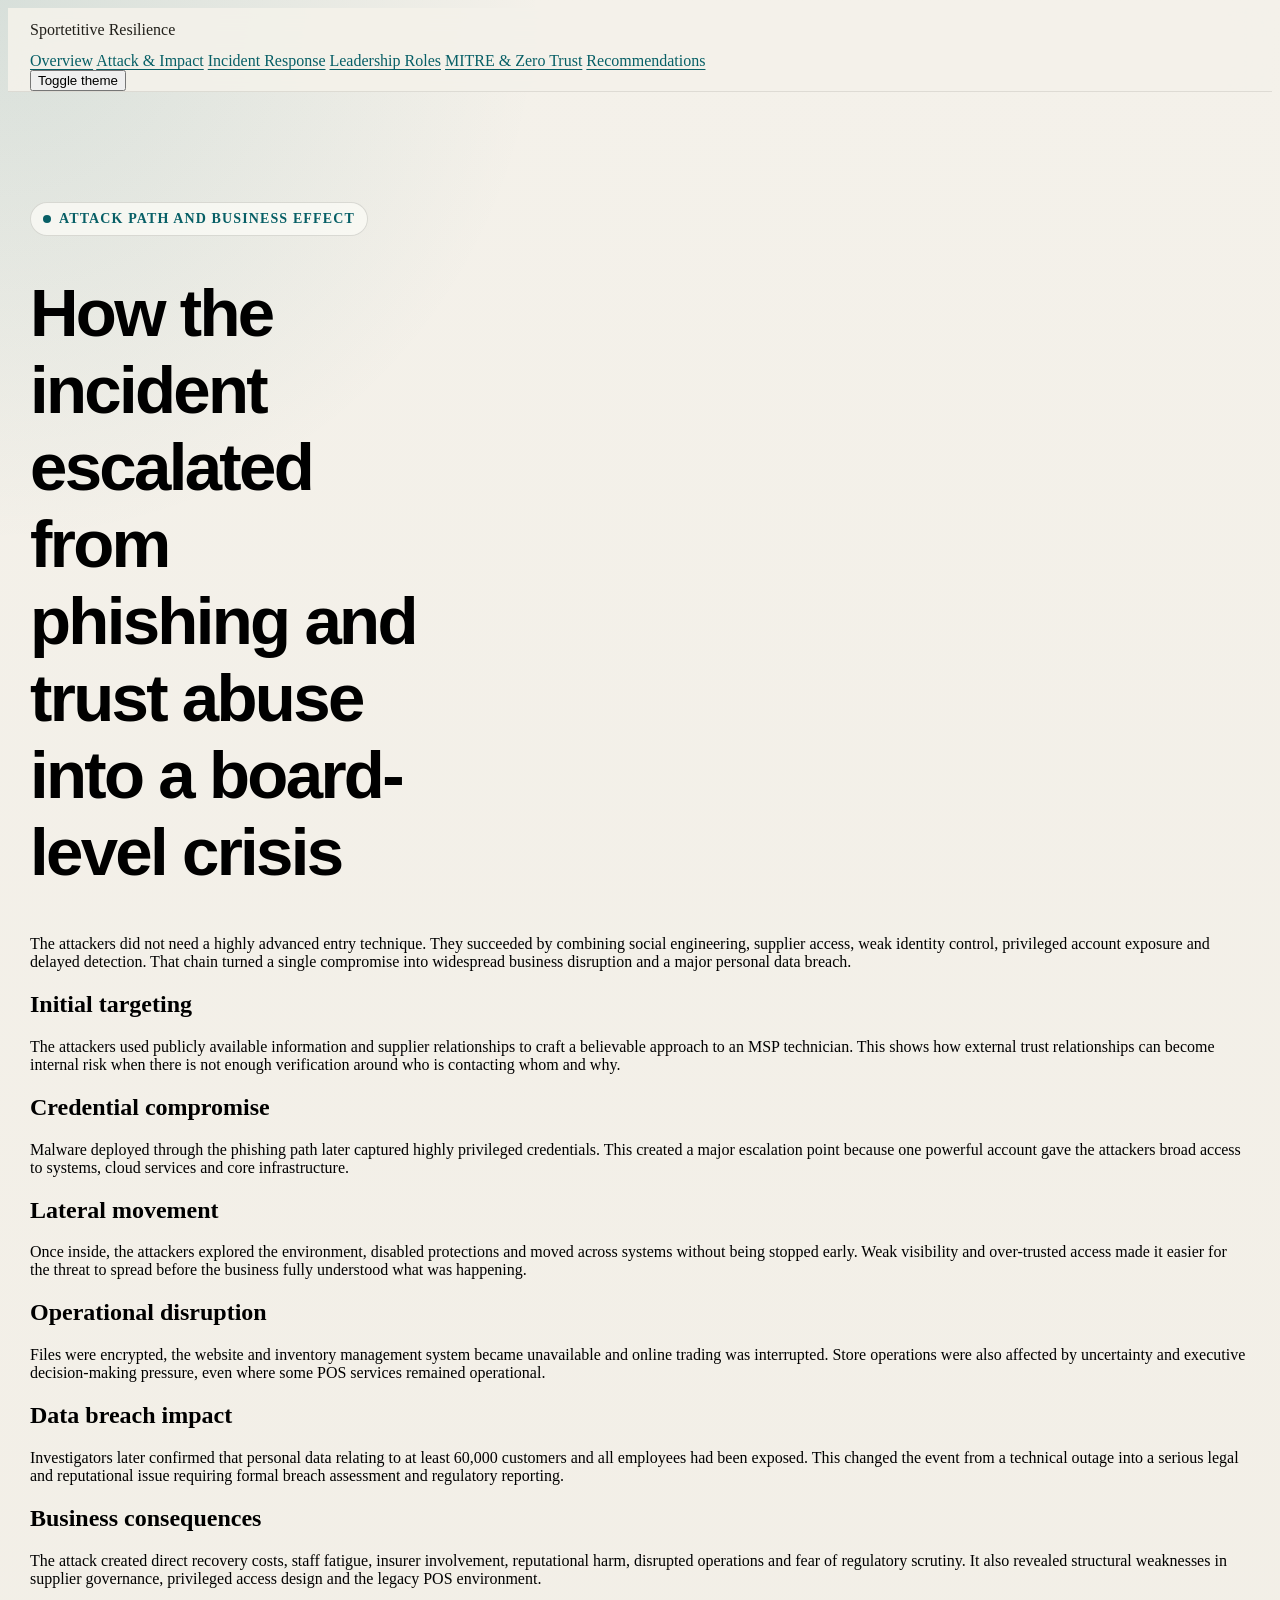
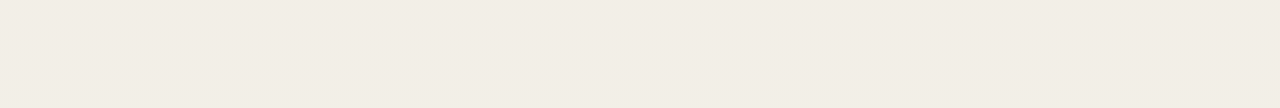
==== attack-impact.html @ c1ae0e42 "Replace CIO-focused site with board-level resilience website" ====
<!DOCTYPE html>
<html lang="en" data-theme="light">
<head>
  <meta charset="UTF-8" />
  <meta name="viewport" content="width=device-width, initial-scale=1.0" />
  <title>Attack and Impact</title>
  <link rel="stylesheet" href="style.css" />
</head>
<body>
  <header class="site-header">
    <div class="container nav-wrap">
      <div class="brand">Sportetitive Resilience</div>
      <nav>
        <a href="index.html">Overview</a>
        <a href="attack-impact.html" class="active">Attack &amp; Impact</a>
        <a href="incident-response.html">Incident Response</a>
        <a href="leadership-roles.html">Leadership Roles</a>
        <a href="frameworks.html">MITRE &amp; Zero Trust</a>
        <a href="recommendations.html">Recommendations</a>
      </nav>
      <button id="themeToggle" class="theme-btn">Toggle theme</button>
    </div>
  </header>

  <main class="section">
    <div class="container narrow">
      <p class="eyebrow">Attack path and business effect</p>
      <h1>How the incident escalated from phishing and trust abuse into a board-level crisis</h1>
      <p class="lead">The attackers did not need a highly advanced entry technique. They succeeded by combining social engineering, supplier access, weak identity control, privileged account exposure and delayed detection. That chain turned a single compromise into widespread business disruption and a major personal data breach.</p>

      <div class="framework-list">
        <div class="framework-item"><h2>Initial targeting</h2><p>The attackers used publicly available information and supplier relationships to craft a believable approach to an MSP technician. This shows how external trust relationships can become internal risk when there is not enough verification around who is contacting whom and why.</p></div>
        <div class="framework-item"><h2>Credential compromise</h2><p>Malware deployed through the phishing path later captured highly privileged credentials. This created a major escalation point because one powerful account gave the attackers broad access to systems, cloud services and core infrastructure.</p></div>
        <div class="framework-item"><h2>Lateral movement</h2><p>Once inside, the attackers explored the environment, disabled protections and moved across systems without being stopped early. Weak visibility and over-trusted access made it easier for the threat to spread before the business fully understood what was happening.</p></div>
        <div class="framework-item"><h2>Operational disruption</h2><p>Files were encrypted, the website and inventory management system became unavailable and online trading was interrupted. Store operations were also affected by uncertainty and executive decision-making pressure, even where some POS services remained operational.</p></div>
        <div class="framework-item"><h2>Data breach impact</h2><p>Investigators later confirmed that personal data relating to at least 60,000 customers and all employees had been exposed. This changed the event from a technical outage into a serious legal and reputational issue requiring formal breach assessment and regulatory reporting.</p></div>
        <div class="framework-item"><h2>Business consequences</h2><p>The attack created direct recovery costs, staff fatigue, insurer involvement, reputational harm, disrupted operations and fear of regulatory scrutiny. It also revealed structural weaknesses in supplier governance, privileged access design and the legacy POS environment.</p></div>
      </div>
    </div>
  </main>

  <script src="app.js"></script>
</body>
</html>
---- style.css ----
:root,
[data-theme='light'] {
  --text-xs: clamp(0.75rem, 0.7rem + 0.25vw, 0.875rem);
  --text-sm: clamp(0.875rem, 0.8rem + 0.35vw, 1rem);
  --text-base: clamp(1rem, 0.95rem + 0.25vw, 1.125rem);
  --text-lg: clamp(1.125rem, 1rem + 0.75vw, 1.5rem);
  --text-xl: clamp(1.5rem, 1.2rem + 1.25vw, 2.25rem);
  --text-2xl: clamp(2rem, 1.2rem + 2.5vw, 3.5rem);
  --text-3xl: clamp(2.5rem, 1rem + 4vw, 5rem);

  --space-1: 0.25rem;
  --space-2: 0.5rem;
  --space-3: 0.75rem;
  --space-4: 1rem;
  --space-5: 1.25rem;
  --space-6: 1.5rem;
  --space-8: 2rem;
  --space-10: 2.5rem;
  --space-12: 3rem;
  --space-16: 4rem;
  --space-20: 5rem;
  --space-24: 6rem;
  --space-32: 8rem;

  --color-bg: #f4f1ea;
  --color-surface: #fbfaf6;
  --color-surface-2: #f0ece3;
  --color-surface-offset: #e7e1d6;
  --color-text: #211f1a;
  --color-text-muted: #69645a;
  --color-text-faint: #9d978c;
  --color-text-inverse: #f8f5ee;
  --color-primary: #075f66;
  --color-primary-hover: #06474d;
  --color-primary-active: #073338;
  --color-primary-highlight: #d8e7e8;
  --color-warning: #a55225;
  --color-warning-highlight: #ead5c7;
  --color-error: #9c2f43;
  --color-error-highlight: #ecd2d7;
  --color-success: #426f2d;
  --color-success-highlight: #d7e3ce;
  --color-border: color-mix(in oklab, var(--color-text), transparent 86%);
  --color-divider: color-mix(in oklab, var(--color-text), transparent 90%);

  --radius-sm: 0.375rem;
  --radius-md: 0.5rem;
  --radius-lg: 0.75rem;
  --radius-xl: 1rem;
  --radius-2xl: 1.5rem;
  --radius-full: 9999px;
  --transition-interactive: 180ms cubic-bezier(0.16, 1, 0.3, 1);
  --shadow-sm: 0 1px 2px oklch(0.26 0.03 70 / 0.08);
  --shadow-md: 0 10px 28px oklch(0.26 0.03 70 / 0.1);
  --shadow-lg: 0 24px 60px oklch(0.26 0.03 70 / 0.14);
  --content-narrow: 680px;
  --content-default: 980px;
  --content-wide: 1220px;
  --font-display: 'Cabinet Grotesk', 'Aptos Display', sans-serif;
  --font-body: 'Satoshi', 'Aptos', sans-serif;
}

[data-theme='dark'] {
  --color-bg: #121615;
  --color-surface: #181d1c;
  --color-surface-2: #202725;
  --color-surface-offset: #26302d;
  --color-text: #ece7dc;
  --color-text-muted: #b4ada1;
  --color-text-faint: #7f786e;
  --color-text-inverse: #141715;
  --color-primary: #78c6c8;
  --color-primary-hover: #9ad8d9;
  --color-primary-active: #4faeb2;
  --color-primary-highlight: #203b3d;
  --color-warning: #e1a365;
  --color-warning-highlight: #49382a;
  --color-error: #df7a88;
  --color-error-highlight: #4a2d33;
  --color-success: #96c77c;
  --color-success-highlight: #2d3f2b;
  --color-border: color-mix(in oklab, var(--color-text), transparent 84%);
  --color-divider: color-mix(in oklab, var(--color-text), transparent 90%);
  --shadow-sm: 0 1px 2px oklch(0 0 0 / 0.26);
  --shadow-md: 0 10px 28px oklch(0 0 0 / 0.3);
  --shadow-lg: 0 24px 60px oklch(0 0 0 / 0.36);
}

body {
  background:
    radial-gradient(circle at top left, color-mix(in oklab, var(--color-primary), transparent 88%), transparent 34rem),
    linear-gradient(180deg, var(--color-bg), color-mix(in oklab, var(--color-bg), var(--color-surface-2) 45%));
}

a {
  color: var(--color-primary);
  text-decoration-thickness: 0.08em;
  text-underline-offset: 0.18em;
}

a:hover {
  color: var(--color-primary-hover);
}

.skip-link {
  position: absolute;
  left: var(--space-4);
  top: var(--space-4);
  z-index: 100;
  transform: translateY(-140%);
  border-radius: var(--radius-full);
  background: var(--color-primary);
  color: var(--color-text-inverse);
  padding: var(--space-3) var(--space-4);
  text-decoration: none;
}

.skip-link:focus {
  transform: translateY(0);
}

.site-header {
  position: sticky;
  top: 0;
  z-index: 50;
  border-bottom: 1px solid var(--color-divider);
  background: color-mix(in oklab, var(--color-bg), transparent 8%);
  backdrop-filter: blur(18px);
}

.header-inner,
.container {
  width: min(calc(100% - var(--space-8)), var(--content-wide));
  margin-inline: auto;
}

.header-inner {
  display: flex;
  align-items: center;
  justify-content: space-between;
  gap: var(--space-4);
  padding-block: var(--space-3);
}

.brand {
  display: inline-flex;
  align-items: center;
  gap: var(--space-3);
  color: var(--color-text);
  text-decoration: none;
  min-height: 44px;
}

.brand-mark {
  width: 2.25rem;
  height: 2.25rem;
  color: var(--color-primary);
}

.brand-name {
  display: grid;
  gap: 0.05rem;
}

.brand-name strong {
  font-family: var(--font-display);
  font-size: var(--text-sm);
  letter-spacing: 0.02em;
}

.brand-name span {
  color: var(--color-text-muted);
  font-size: var(--text-xs);
}

.nav {
  display: flex;
  align-items: center;
  gap: var(--space-1);
}

.nav a,
.theme-toggle {
  min-height: 44px;
  border-radius: var(--radius-full);
  color: var(--color-text-muted);
  font-size: var(--text-sm);
  font-weight: 600;
  text-decoration: none;
}

.nav a {
  display: inline-flex;
  align-items: center;
  padding-inline: var(--space-4);
}

.nav a:hover,
.nav a.active,
.theme-toggle:hover {
  background: var(--color-surface-2);
  color: var(--color-text);
}

.theme-toggle {
  display: inline-grid;
  place-items: center;
  width: 44px;
}

.hero {
  padding-block: clamp(var(--space-16), 10vw, var(--space-32)) var(--space-20);
}

.hero-grid {
  display: grid;
  grid-template-columns: minmax(0, 1.1fr) minmax(18rem, 0.9fr);
  gap: clamp(var(--space-8), 7vw, var(--space-20));
  align-items: center;
}

.eyebrow {
  display: inline-flex;
  align-items: center;
  gap: var(--space-2);
  width: fit-content;
  border: 1px solid var(--color-border);
  border-radius: var(--radius-full);
  background: color-mix(in oklab, var(--color-surface), transparent 20%);
  color: var(--color-primary);
  font-size: var(--text-xs);
  font-weight: 800;
  letter-spacing: 0.08em;
  text-transform: uppercase;
  padding: var(--space-2) var(--space-3);
}

.eyebrow::before {
  content: '';
  width: 0.5rem;
  height: 0.5rem;
  border-radius: var(--radius-full);
  background: currentColor;
}

h1 {
  margin-top: var(--space-6);
  font-family: var(--font-display);
  font-size: var(--text-3xl);
  font-weight: 750;
  letter-spacing: -0.04em;
  max-width: 11ch;
}

.hero-copy {
  margin-top: var(--space-6);
  color: var(--color-text-muted);
  font-size: var(--text-lg);
  max-width: 56ch;
}

.hero-actions {
  display: flex;
  flex-wrap: wrap;
  gap: var(--space-3);
  margin-top: var(--space-8);
}

.button {
  display: inline-flex;
  align-items: center;
  justify-content: center;
  min-height: 46px;
  border-radius: var(--radius-full);
  font-size: var(--text-sm);
  font-weight: 800;
  text-decoration: none;
  padding-inline: var(--space-5);
}

.button.primary {
  background: var(--color-primary);
  color: var(--color-text-inverse);
}

.button.primary:hover {
  background: var(--color-primary-hover);
  color: var(--color-text-inverse);
  transform: translateY(-1px);
}

.button.secondary {
  border: 1px solid var(--color-border);
  color: var(--color-text);
  background: color-mix(in oklab, var(--color-surface), transparent 20%);
}

.button.secondary:hover {
  background: var(--color-surface-2);
  color: var(--color-text);
}

.board-card {
  border: 1px solid var(--color-border);
  border-radius: var(--radius-2xl);
  background: color-mix(in oklab, var(--color-surface), transparent 8%);
  box-shadow: var(--shadow-lg);
  overflow: hidden;
}

.board-card-top {
  display: flex;
  align-items: center;
  justify-content: space-between;
  gap: var(--space-4);
  border-bottom: 1px solid var(--color-divider);
  padding: var(--space-5);
}

.board-card-top span {
  color: var(--color-text-muted);
  font-size: var(--text-xs);
  font-weight: 800;
  letter-spacing: 0.08em;
  text-transform: uppercase;
}

.risk-meter {
  display: grid;
  gap: var(--space-3);
  padding: var(--space-5);
}

.meter-row {
  display: grid;
  grid-template-columns: 7rem 1fr auto;
  align-items: center;
  gap: var(--space-3);
  font-size: var(--text-sm);
}

.bar {
  height: 0.55rem;
  border-radius: var(--radius-full);
  background: var(--color-surface-2);
  overflow: hidden;
}

.bar span {
  display: block;
  height: 100%;
  border-radius: inherit;
}

.bar.high span {
  width: 92%;
  background: var(--color-error);
}

.bar.medium span {
  width: 78%;
  background: var(--color-warning);
}

.bar.good span {
  width: 38%;
  background: var(--color-success);
}

.hero-stat-grid {
  display: grid;
  grid-template-columns: repeat(2, minmax(0, 1fr));
  border-top: 1px solid var(--color-divider);
}

.hero-stat {
  padding: var(--space-5);
  border-right: 1px solid var(--color-divider);
}

.hero-stat:nth-child(even) {
  border-right: none;
}

.hero-stat strong {
  display: block;
  font-family: var(--font-display);
  font-size: var(--text-xl);
  line-height: 1;
}

.hero-stat span {
  display: block;
  margin-top: var(--space-2);
  color: var(--color-text-muted);
  font-size: var(--text-xs);
}

.section {
  padding-block: clamp(var(--space-12), 8vw, var(--space-24));
}

.section.tight {
  padding-block: var(--space-12);
}

.section-header {
  display: grid;
  gap: var(--space-4);
  max-width: var(--content-default);
  margin-bottom: var(--space-10);
}

.section-header h2 {
  font-family: var(--font-display);
  font-size: var(--text-2xl);
  font-weight: 720;
  letter-spacing: -0.035em;
  max-width: 18ch;
}

.section-header p {
  color: var(--color-text-muted);
  font-size: var(--text-base);
}

.page-hero {
  padding-block: clamp(var(--space-12), 8vw, var(--space-24)) var(--space-16);
}

.page-hero .container {
  max-width: var(--content-default);
}

.page-hero h1 {
  max-width: 15ch;
}

.page-hero p {
  margin-top: var(--space-6);
  color: var(--color-text-muted);
  font-size: var(--text-lg);
  max-width: 62ch;
}

.summary-grid {
  display: grid;
  grid-template-columns: 1.1fr 0.9fr;
  gap: var(--space-6);
}

.panel {
  border: 1px solid var(--color-border);
  border-radius: var(--radius-xl);
  background: color-mix(in oklab, var(--color-surface), transparent 10%);
  box-shadow: var(--shadow-sm);
  padding: var(--space-6);
}

.panel h3 {
  font-size: var(--text-lg);
  margin-bottom: var(--space-4);
}

.panel p + p {
  margin-top: var(--space-4);
}

.tag-list {
  display: flex;
  flex-wrap: wrap;
  gap: var(--space-2);
}

.tag {
  border: 1px solid var(--color-border);
  border-radius: var(--radius-full);
  background: var(--color-surface-2);
  color: var(--color-text-muted);
  font-size: var(--text-xs);
  font-weight: 800;
  padding: var(--space-2) var(--space-3);
}

.page-card-grid {
  display: grid;
  grid-template-columns: repeat(3, minmax(0, 1fr));
  gap: var(--space-4);
}

.page-card {
  display: block;
  min-height: 100%;
  border: 1px solid var(--color-border);
  border-radius: var(--radius-xl);
  background: var(--color-surface);
  color: var(--color-text);
  box-shadow: var(--shadow-sm);
  padding: var(--space-6);
  text-decoration: none;
  transition:
    transform var(--transition-interactive),
    box-shadow var(--transition-interactive),
    border-color var(--transition-interactive);
}

.page-card:hover {
  border-color: color-mix(in oklab, var(--color-primary), var(--color-border) 55%);
  color: var(--color-text);
  box-shadow: var(--shadow-md);
  transform: translateY(-2px);
}

.page-card span,
.control-card span,
.cio-card span,
.mindmap-node span {
  display: inline-flex;
  margin-bottom: var(--space-4);
  border-radius: var(--radius-full);
  background: var(--color-primary-highlight);
  color: var(--color-primary);
  font-size: var(--text-xs);
  font-weight: 900;
  letter-spacing: 0.04em;
  text-transform: uppercase;
  padding: var(--space-2) var(--space-3);
}

.page-card h3,
.control-card h3,
.cio-card h3 {
  font-size: var(--text-lg);
}

.page-card p,
.control-card p,
.cio-card p,
.metric-card p {
  margin-top: var(--space-3);
  color: var(--color-text-muted);
  font-size: var(--text-sm);
}

.timeline {
  position: relative;
  display: grid;
  gap: var(--space-4);
}

.timeline::before {
  content: '';
  position: absolute;
  left: 0.78rem;
  top: var(--space-4);
  bottom: var(--space-4);
  width: 1px;
  background: var(--color-divider);
}

.timeline-item {
  position: relative;
  display: grid;
  grid-template-columns: 7.5rem 1fr;
  gap: var(--space-6);
  padding-left: var(--space-8);
}

.timeline-item::before {
  content: '';
  position: absolute;
  left: 0.36rem;
  top: 0.5rem;
  width: 0.85rem;
  height: 0.85rem;
  border: 3px solid var(--color-bg);
  border-radius: var(--radius-full);
  background: var(--color-primary);
}

.timeline-date {
  color: var(--color-text-muted);
  font-size: var(--text-xs);
  font-weight: 900;
  letter-spacing: 0.05em;
  text-transform: uppercase;
}

.timeline-content {
  border-bottom: 1px solid var(--color-divider);
  padding-bottom: var(--space-5);
}

.timeline-content h3 {
  font-size: var(--text-lg);
}

.timeline-content p {
  margin-top: var(--space-2);
  color: var(--color-text-muted);
}

.mindmap {
  position: relative;
  display: grid;
  grid-template-columns: repeat(3, minmax(0, 1fr));
  gap: var(--space-4);
}

.mindmap::before {
  content: '';
  position: absolute;
  inset: 15% 10%;
  z-index: -1;
  border: 1px solid var(--color-divider);
  border-radius: var(--radius-2xl);
}

.mindmap-node {
  border: 1px solid var(--color-border);
  border-radius: var(--radius-xl);
  background: color-mix(in oklab, var(--color-surface), transparent 4%);
  box-shadow: var(--shadow-sm);
  padding: var(--space-5);
}

.mindmap-center {
  grid-column: 2;
  grid-row: 1 / span 2;
  align-self: center;
  background: var(--color-primary);
  color: var(--color-text-inverse);
  box-shadow: var(--shadow-lg);
}

.mindmap-center span {
  background: color-mix(in oklab, var(--color-text-inverse), transparent 82%);
  color: var(--color-text-inverse);
}

.mindmap-node h3 {
  font-size: var(--text-lg);
}

.mindmap-node p {
  margin-top: var(--space-2);
  color: var(--color-text-muted);
  font-size: var(--text-sm);
}

.mindmap-center p {
  color: color-mix(in oklab, var(--color-text-inverse), transparent 18%);
}

.attack-map {
  display: grid;
  grid-template-columns: repeat(6, minmax(0, 1fr));
  gap: var(--space-3);
}

.attack-stage {
  position: relative;
  border: 1px solid var(--color-border);
  border-radius: var(--radius-xl);
  background: var(--color-surface);
  box-shadow: var(--shadow-sm);
  padding: var(--space-5);
}

.attack-stage:not(:last-child)::after {
  content: '';
  position: absolute;
  top: 2rem;
  right: calc(var(--space-3) * -1);
  width: var(--space-3);
  height: 1px;
  background: var(--color-primary);
}

.attack-stage strong {
  display: block;
  color: var(--color-primary);
  font-size: var(--text-xs);
  font-weight: 900;
  letter-spacing: 0.04em;
  text-transform: uppercase;
  margin-bottom: var(--space-3);
}

.attack-stage h3 {
  font-size: var(--text-lg);
}

.attack-stage p {
  margin-top: var(--space-3);
  color: var(--color-text-muted);
  font-size: var(--text-sm);
}

.attack-stage span {
  display: block;
  margin-top: var(--space-5);
  border-top: 1px solid var(--color-divider);
  color: var(--color-primary);
  font-size: var(--text-xs);
  font-weight: 800;
  padding-top: var(--space-4);
}

.flow-grid,
.strategy-grid,
.role-grid,
.control-grid,
.metric-grid {
  display: grid;
  grid-template-columns: repeat(3, minmax(0, 1fr));
  gap: var(--space-4);
}

.flow-card,
.strategy-card,
.role-card,
.control-card,
.metric-card {
  border: 1px solid var(--color-border);
  border-radius: var(--radius-xl);
  background: var(--color-surface);
  box-shadow: var(--shadow-sm);
  padding: var(--space-5);
}

.flow-card strong,
.strategy-card strong,
.role-card strong {
  display: block;
  font-size: var(--text-sm);
  letter-spacing: 0.03em;
  text-transform: uppercase;
  color: var(--color-primary);
  margin-bottom: var(--space-3);
}

.flow-card h3,
.strategy-card h3,
.role-card h3 {
  font-size: var(--text-lg);
  margin-bottom: var(--space-3);
}

.flow-card p,
.strategy-card p,
.role-card p {
  color: var(--color-text-muted);
  font-size: var(--text-sm);
}

.phase-map {
  display: grid;
  grid-template-columns: repeat(3, minmax(0, 1fr));
  gap: var(--space-4);
}

.phase-block {
  border: 1px solid var(--color-border);
  border-radius: var(--radius-2xl);
  background: var(--color-surface);
  box-shadow: var(--shadow-md);
  padding: var(--space-6);
}

.phase-block time {
  display: inline-flex;
  border-radius: var(--radius-full);
  background: var(--color-primary-highlight);
  color: var(--color-primary);
  font-size: var(--text-xs);
  font-weight: 900;
  padding: var(--space-2) var(--space-3);
}

.phase-block h3 {
  margin-top: var(--space-4);
  font-size: var(--text-xl);
}

.phase-block p {
  margin-top: var(--space-3);
  color: var(--color-text-muted);
}

.phase-block ul {
  display: grid;
  gap: var(--space-3);
  margin-top: var(--space-5);
  list-style: none;
}

.phase-block li {
  position: relative;
  padding-left: var(--space-5);
  color: var(--color-text-muted);
  font-size: var(--text-sm);
}

.phase-block li::before {
  content: '';
  position: absolute;
  left: 0;
  top: 0.55em;
  width: 0.45rem;
  height: 0.45rem;
  border-radius: var(--radius-full);
  background: var(--color-primary);
}

.cio-grid {
  display: grid;
  grid-template-columns: repeat(3, minmax(0, 1fr));
  gap: var(--space-4);
}

.cio-card {
  border: 1px solid var(--color-border);
  border-radius: var(--radius-xl);
  background: var(--color-surface);
  box-shadow: var(--shadow-sm);
  padding: var(--space-5);
}

.cio-card.featured {
  grid-column: span 2;
  background: var(--color-primary);
  color: var(--color-text-inverse);
}

.cio-card.featured span {
  background: color-mix(in oklab, var(--color-text-inverse), transparent 82%);
  color: var(--color-text-inverse);
}

.cio-card.featured p {
  color: color-mix(in oklab, var(--color-text-inverse), transparent 18%);
}

.metric-card strong {
  display: block;
  color: var(--color-primary);
  font-size: var(--text-lg);
}

.media-split {
  display: grid;
  grid-template-columns: minmax(0, 0.95fr) minmax(0, 1.05fr);
  gap: var(--space-8);
  align-items: center;
}

.media-frame {
  border: 1px solid var(--color-border);
  border-radius: var(--radius-2xl);
  background: var(--color-surface);
  box-shadow: var(--shadow-md);
  overflow: hidden;
}

.media-frame img {
  width: 100%;
  object-fit: cover;
}

.media-frame figcaption {
  max-width: none;
  border-top: 1px solid var(--color-divider);
  color: var(--color-text-muted);
  font-size: var(--text-xs);
  padding: var(--space-4);
}

.playbook {
  display: grid;
  grid-template-columns: 18rem 1fr;
  gap: var(--space-6);
  align-items: start;
}

.phase-list {
  position: sticky;
  top: var(--space-20);
  display: grid;
  gap: var(--space-2);
}

.phase-button {
  min-height: 44px;
  border: 1px solid var(--color-border);
  border-radius: var(--radius-full);
  background: var(--color-surface);
  color: var(--color-text-muted);
  font-size: var(--text-sm);
  font-weight: 800;
  padding-inline: var(--space-4);
  text-align: left;
}

.phase-button[aria-selected='true'],
.phase-button:hover {
  background: var(--color-primary);
  border-color: var(--color-primary);
  color: var(--color-text-inverse);
}

.phase-panel {
  display: none;
  border: 1px solid var(--color-border);
  border-radius: var(--radius-2xl);
  background: var(--color-surface);
  box-shadow: var(--shadow-md);
  padding: var(--space-8);
}

.phase-panel.active {
  display: block;
}

.phase-panel h3 {
  font-family: var(--font-display);
  font-size: var(--text-xl);
  margin-bottom: var(--space-4);
}

.phase-panel ul,
.check-list {
  display: grid;
  gap: var(--space-3);
  margin-top: var(--space-5);
  list-style: none;
}

.phase-panel li,
.check-list li {
  position: relative;
  padding-left: var(--space-6);
  color: var(--color-text-muted);
}

.phase-panel li::before,
.check-list li::before {
  content: '';
  position: absolute;
  left: 0;
  top: 0.58em;
  width: 0.5rem;
  height: 0.5rem;
  border-radius: var(--radius-full);
  background: var(--color-primary);
}

.roadmap {
  display: grid;
  grid-template-columns: repeat(3, minmax(0, 1fr));
  gap: var(--space-4);
}

.roadmap-card {
  border: 1px solid var(--color-border);
  border-radius: var(--radius-xl);
  background: var(--color-surface);
  padding: var(--space-5);
}

.roadmap-card time {
  display: inline-flex;
  border-radius: var(--radius-full);
  background: var(--color-primary-highlight);
  color: var(--color-primary);
  font-size: var(--text-xs);
  font-weight: 900;
  padding: var(--space-2) var(--space-3);
}

.roadmap-card h3 {
  margin-top: var(--space-4);
  font-size: var(--text-lg);
}

.roadmap-card p {
  margin-top: var(--space-3);
  color: var(--color-text-muted);
  font-size: var(--text-sm);
}

.callout {
  border-radius: var(--radius-2xl);
  background: var(--color-primary);
  color: var(--color-text-inverse);
  padding: clamp(var(--space-6), 5vw, var(--space-12));
}

.callout h2 {
  font-family: var(--font-display);
  font-size: var(--text-2xl);
  letter-spacing: -0.03em;
  max-width: 18ch;
}

.callout p {
  margin-top: var(--space-4);
  color: color-mix(in oklab, var(--color-text-inverse), transparent 18%);
}

.source-grid {
  display: grid;
  grid-template-columns: repeat(2, minmax(0, 1fr));
  gap: var(--space-4);
}

.source-card {
  border: 1px solid var(--color-border);
  border-radius: var(--radius-xl);
  background: var(--color-surface);
  padding: var(--space-5);
}

.source-card h3 {
  font-size: var(--text-lg);
  margin-bottom: var(--space-3);
}

.source-card p {
  color: var(--color-text-muted);
  font-size: var(--text-sm);
}

.site-footer {
  border-top: 1px solid var(--color-divider);
  padding-block: var(--space-10);
  color: var(--color-text-muted);
  font-size: var(--text-sm);
}

.footer-inner {
  display: flex;
  justify-content: space-between;
  gap: var(--space-4);
}

@media (max-width: 980px) {
  .hero-grid,
  .summary-grid,
  .media-split,
  .playbook {
    grid-template-columns: 1fr;
  }

  .flow-grid,
  .strategy-grid,
  .role-grid,
  .control-grid,
  .metric-grid,
  .mindmap,
  .attack-map,
  .phase-map,
  .cio-grid,
  .page-card-grid,
  .roadmap,
  .source-grid {
    grid-template-columns: repeat(2, minmax(0, 1fr));
  }

  .mindmap-center,
  .cio-card.featured {
    grid-column: auto;
    grid-row: auto;
  }

  .attack-stage:not(:last-child)::after {
    display: none;
  }

  .phase-list {
    position: static;
    grid-template-columns: repeat(2, minmax(0, 1fr));
  }
}

@media (max-width: 720px) {
  .header-inner,
  .container {
    width: min(calc(100% - var(--space-6)), var(--content-wide));
  }

  .header-inner {
    align-items: flex-start;
    flex-direction: column;
  }

  .nav {
    width: 100%;
    flex-wrap: wrap;
    overflow-x: visible;
    padding-bottom: var(--space-1);
  }

  .brand-name span {
    display: none;
  }

  h1 {
    max-width: 100%;
  }

  .hero-stat-grid,
  .flow-grid,
  .strategy-grid,
  .role-grid,
  .control-grid,
  .metric-grid,
  .mindmap,
  .attack-map,
  .phase-map,
  .cio-grid,
  .page-card-grid,
  .roadmap,
  .source-grid,
  .phase-list {
    grid-template-columns: 1fr;
  }

  .hero-stat {
    border-right: none;
    border-bottom: 1px solid var(--color-divider);
  }

  .hero-stat:last-child {
    border-bottom: none;
  }

  .meter-row {
    grid-template-columns: 1fr auto;
    gap: var(--space-2);
  }

  .meter-row .bar {
    grid-column: 1 / -1;
    grid-row: 2;
  }

  .timeline::before {
    left: 0.42rem;
  }

  .timeline-item {
    grid-template-columns: 1fr;
    gap: var(--space-2);
    padding-left: var(--space-6);
  }

  .timeline-item::before {
    left: 0;
  }

  .phase-panel {
    padding: var(--space-5);
  }

  .footer-inner {
    flex-direction: column;
  }
}
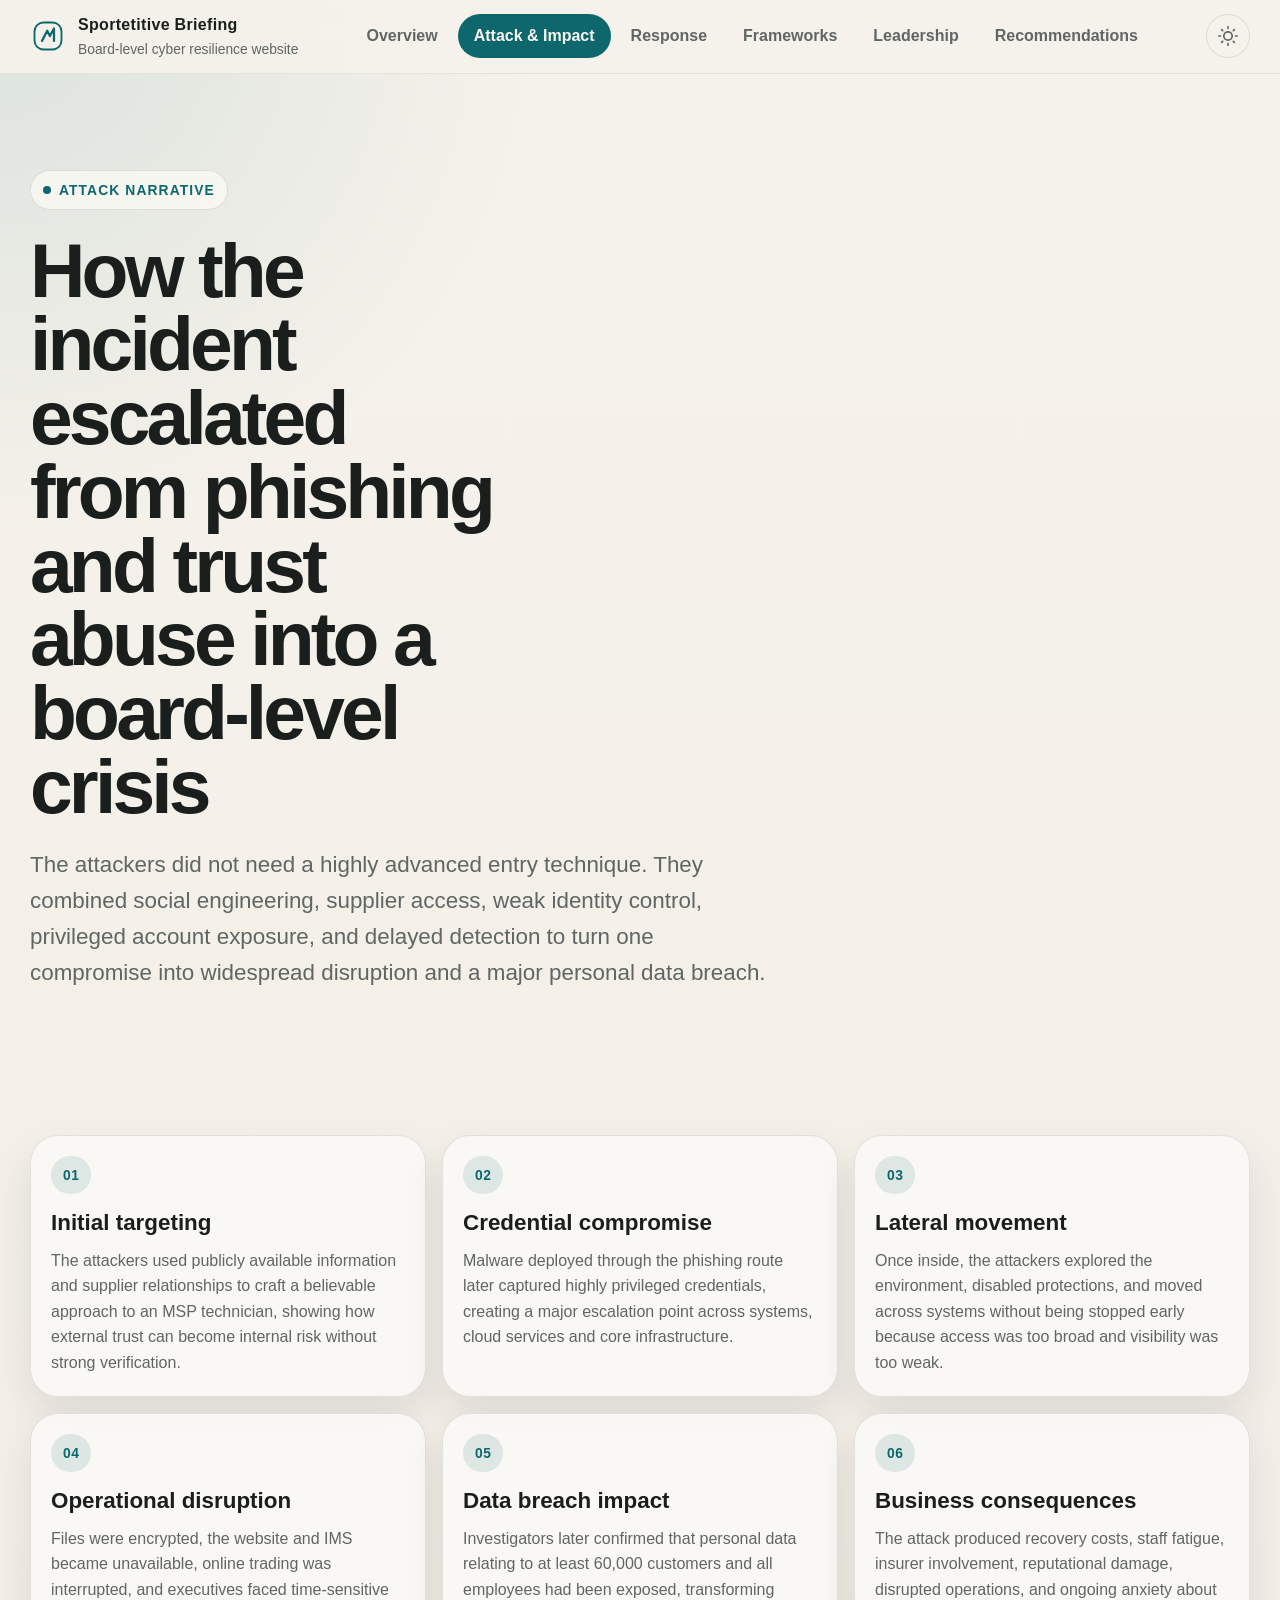
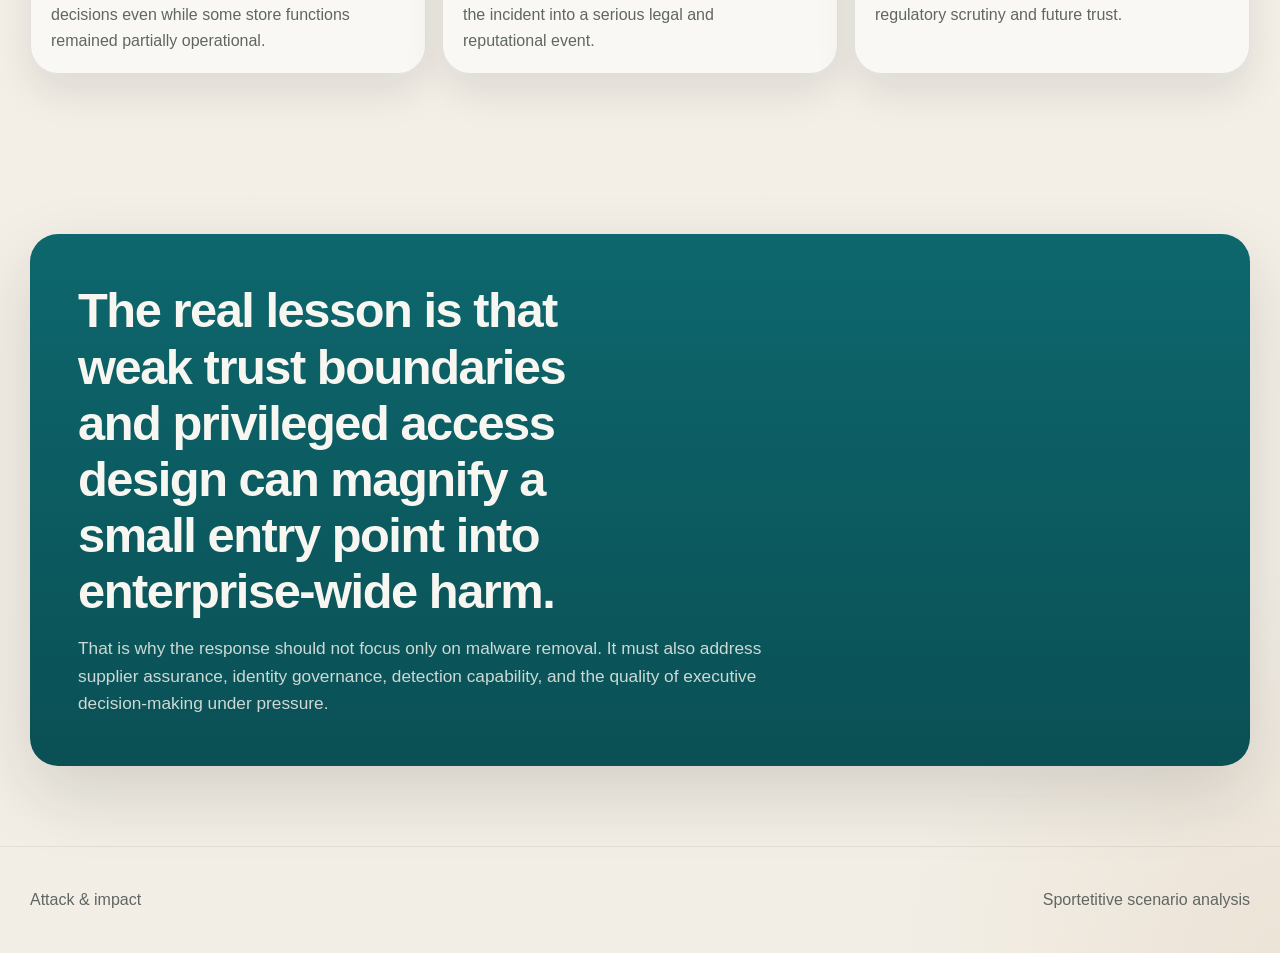
==== commit 23d76a93: "Fixing website-1 styling and theme script" ====
--- a/attack-impact.html
+++ b/attack-impact.html
@@ -1,44 +1,65 @@
 <!DOCTYPE html>
-<html lang="en" data-theme="light">
+<html lang="en">
 <head>
   <meta charset="UTF-8" />
   <meta name="viewport" content="width=device-width, initial-scale=1.0" />
-  <title>Attack and Impact</title>
-  <link rel="stylesheet" href="style.css" />
+  <title>Attack & Impact | Sportetitive</title>
+  <link rel="stylesheet" href="./base.css" />
+  <link rel="stylesheet" href="./style.css" />
+  <script defer src="./app.js"></script>
 </head>
 <body>
+  <a class="skip-link" href="#main">Skip to content</a>
   <header class="site-header">
-    <div class="container nav-wrap">
-      <div class="brand">Sportetitive Resilience</div>
-      <nav>
-        <a href="index.html">Overview</a>
-        <a href="attack-impact.html" class="active">Attack &amp; Impact</a>
-        <a href="incident-response.html">Incident Response</a>
-        <a href="leadership-roles.html">Leadership Roles</a>
-        <a href="frameworks.html">MITRE &amp; Zero Trust</a>
-        <a href="recommendations.html">Recommendations</a>
+    <div class="header-inner">
+      <a class="brand" href="./index.html">
+        <svg class="brand-mark" viewBox="0 0 48 48" fill="none" aria-hidden="true"><rect x="6" y="6" width="36" height="36" rx="12" stroke="currentColor" stroke-width="2.5"></rect><path d="M16 30.5 23 17l3.5 7 5.5-10 0 16.5" stroke="currentColor" stroke-width="3" stroke-linecap="round" stroke-linejoin="round"></path></svg>
+        <span class="brand-name"><strong>Sportetitive Briefing</strong><span>Board-level cyber resilience website</span></span>
+      </a>
+      <nav class="nav" aria-label="Primary">
+        <a href="./index.html">Overview</a>
+        <a href="./attack-impact.html">Attack &amp; Impact</a>
+        <a href="./incident-response.html">Response</a>
+        <a href="./frameworks.html">Frameworks</a>
+        <a href="./leadership-roles.html">Leadership</a>
+        <a href="./recommendations.html">Recommendations</a>
       </nav>
-      <button id="themeToggle" class="theme-btn">Toggle theme</button>
+      <button class="theme-toggle" type="button" data-theme-toggle aria-label="Switch theme"></button>
     </div>
   </header>
 
-  <main class="section">
-    <div class="container narrow">
-      <p class="eyebrow">Attack path and business effect</p>
-      <h1>How the incident escalated from phishing and trust abuse into a board-level crisis</h1>
-      <p class="lead">The attackers did not need a highly advanced entry technique. They succeeded by combining social engineering, supplier access, weak identity control, privileged account exposure and delayed detection. That chain turned a single compromise into widespread business disruption and a major personal data breach.</p>
+  <main id="main">
+    <section class="page-hero">
+      <div class="container">
+        <div class="eyebrow">Attack narrative</div>
+        <h1>How the incident escalated from phishing and trust abuse into a board-level crisis</h1>
+        <p>The attackers did not need a highly advanced entry technique. They combined social engineering, supplier access, weak identity control, privileged account exposure, and delayed detection to turn one compromise into widespread disruption and a major personal data breach.</p>
+      </div>
+    </section>
 
-      <div class="framework-list">
-        <div class="framework-item"><h2>Initial targeting</h2><p>The attackers used publicly available information and supplier relationships to craft a believable approach to an MSP technician. This shows how external trust relationships can become internal risk when there is not enough verification around who is contacting whom and why.</p></div>
-        <div class="framework-item"><h2>Credential compromise</h2><p>Malware deployed through the phishing path later captured highly privileged credentials. This created a major escalation point because one powerful account gave the attackers broad access to systems, cloud services and core infrastructure.</p></div>
-        <div class="framework-item"><h2>Lateral movement</h2><p>Once inside, the attackers explored the environment, disabled protections and moved across systems without being stopped early. Weak visibility and over-trusted access made it easier for the threat to spread before the business fully understood what was happening.</p></div>
-        <div class="framework-item"><h2>Operational disruption</h2><p>Files were encrypted, the website and inventory management system became unavailable and online trading was interrupted. Store operations were also affected by uncertainty and executive decision-making pressure, even where some POS services remained operational.</p></div>
-        <div class="framework-item"><h2>Data breach impact</h2><p>Investigators later confirmed that personal data relating to at least 60,000 customers and all employees had been exposed. This changed the event from a technical outage into a serious legal and reputational issue requiring formal breach assessment and regulatory reporting.</p></div>
-        <div class="framework-item"><h2>Business consequences</h2><p>The attack created direct recovery costs, staff fatigue, insurer involvement, reputational harm, disrupted operations and fear of regulatory scrutiny. It also revealed structural weaknesses in supplier governance, privileged access design and the legacy POS environment.</p></div>
+    <section class="section">
+      <div class="container">
+        <div class="impact-grid">
+          <article class="impact-card"><span>01</span><h3>Initial targeting</h3><p>The attackers used publicly available information and supplier relationships to craft a believable approach to an MSP technician, showing how external trust can become internal risk without strong verification.</p></article>
+          <article class="impact-card"><span>02</span><h3>Credential compromise</h3><p>Malware deployed through the phishing route later captured highly privileged credentials, creating a major escalation point across systems, cloud services and core infrastructure.</p></article>
+          <article class="impact-card"><span>03</span><h3>Lateral movement</h3><p>Once inside, the attackers explored the environment, disabled protections, and moved across systems without being stopped early because access was too broad and visibility was too weak.</p></article>
+          <article class="impact-card"><span>04</span><h3>Operational disruption</h3><p>Files were encrypted, the website and IMS became unavailable, online trading was interrupted, and executives faced time-sensitive decisions even while some store functions remained partially operational.</p></article>
+          <article class="impact-card"><span>05</span><h3>Data breach impact</h3><p>Investigators later confirmed that personal data relating to at least 60,000 customers and all employees had been exposed, transforming the incident into a serious legal and reputational event.</p></article>
+          <article class="impact-card"><span>06</span><h3>Business consequences</h3><p>The attack produced recovery costs, staff fatigue, insurer involvement, reputational damage, disrupted operations, and ongoing anxiety about regulatory scrutiny and future trust.</p></article>
+        </div>
       </div>
-    </div>
+    </section>
+
+    <section class="section">
+      <div class="container">
+        <div class="callout">
+          <h2>The real lesson is that weak trust boundaries and privileged access design can magnify a small entry point into enterprise-wide harm.</h2>
+          <p>That is why the response should not focus only on malware removal. It must also address supplier assurance, identity governance, detection capability, and the quality of executive decision-making under pressure.</p>
+        </div>
+      </div>
+    </section>
   </main>
 
-  <script src="app.js"></script>
+  <footer class="site-footer"><div class="container footer-inner"><span>Attack &amp; impact</span><span>Sportetitive scenario analysis</span></div></footer>
 </body>
 </html>
--- a/base.css
+++ b/base.css
@@ -0,0 +1,128 @@
+*,
+*::before,
+*::after {
+  box-sizing: border-box;
+  margin: 0;
+  padding: 0;
+}
+
+html {
+  -moz-text-size-adjust: none;
+  -webkit-text-size-adjust: none;
+  text-size-adjust: none;
+  -webkit-font-smoothing: antialiased;
+  -moz-osx-font-smoothing: grayscale;
+  text-rendering: optimizeLegibility;
+  scroll-behavior: smooth;
+  hanging-punctuation: first last;
+  scroll-padding-top: var(--space-20);
+}
+
+body {
+  min-height: 100dvh;
+  line-height: 1.6;
+  font-family: var(--font-body, sans-serif);
+  font-size: var(--text-base);
+  color: var(--color-text);
+  background-color: var(--color-bg);
+}
+
+img,
+picture,
+video,
+canvas,
+svg {
+  display: block;
+  max-width: 100%;
+  height: auto;
+}
+
+ul[role='list'],
+ol[role='list'] {
+  list-style: none;
+}
+
+input,
+button,
+textarea,
+select {
+  font: inherit;
+  color: inherit;
+}
+
+h1,
+h2,
+h3,
+h4,
+h5,
+h6 {
+  text-wrap: balance;
+  line-height: 1.15;
+}
+
+p,
+li,
+figcaption {
+  text-wrap: pretty;
+  max-width: 72ch;
+}
+
+::selection {
+  background: color-mix(in oklab, var(--color-primary), transparent 76%);
+  color: var(--color-text);
+}
+
+:focus-visible {
+  outline: 2px solid var(--color-primary);
+  outline-offset: 3px;
+  border-radius: var(--radius-sm);
+}
+
+@media (prefers-reduced-motion: reduce) {
+  *,
+  *::before,
+  *::after {
+    animation-duration: 0.01ms !important;
+    animation-iteration-count: 1 !important;
+    transition-duration: 0.01ms !important;
+    scroll-behavior: auto !important;
+  }
+}
+
+button {
+  cursor: pointer;
+  background: none;
+  border: none;
+}
+
+table {
+  border-collapse: collapse;
+  width: 100%;
+}
+
+a,
+button,
+[role='button'],
+[role='link'],
+input,
+textarea,
+select {
+  transition:
+    color var(--transition-interactive),
+    background var(--transition-interactive),
+    border-color var(--transition-interactive),
+    box-shadow var(--transition-interactive),
+    transform var(--transition-interactive);
+}
+
+.sr-only {
+  position: absolute;
+  width: 1px;
+  height: 1px;
+  padding: 0;
+  margin: -1px;
+  overflow: hidden;
+  clip: rect(0, 0, 0, 0);
+  white-space: nowrap;
+  border-width: 0;
+}
--- a/style.css
+++ b/style.css
@@ -1,12 +1,14 @@
+@import url('https://api.fontshare.com/v2/css?f[]=satoshi@400,500,700&f[]=cabinet-grotesk@500,700,800&display=swap');
+
 :root,
 [data-theme='light'] {
-  --text-xs: clamp(0.75rem, 0.7rem + 0.25vw, 0.875rem);
-  --text-sm: clamp(0.875rem, 0.8rem + 0.35vw, 1rem);
-  --text-base: clamp(1rem, 0.95rem + 0.25vw, 1.125rem);
-  --text-lg: clamp(1.125rem, 1rem + 0.75vw, 1.5rem);
-  --text-xl: clamp(1.5rem, 1.2rem + 1.25vw, 2.25rem);
-  --text-2xl: clamp(2rem, 1.2rem + 2.5vw, 3.5rem);
-  --text-3xl: clamp(2.5rem, 1rem + 4vw, 5rem);
+  --text-xs: clamp(0.75rem, 0.72rem + 0.18vw, 0.875rem);
+  --text-sm: clamp(0.9rem, 0.86rem + 0.2vw, 1rem);
+  --text-base: clamp(1rem, 0.97rem + 0.2vw, 1.08rem);
+  --text-lg: clamp(1.125rem, 1.02rem + 0.5vw, 1.4rem);
+  --text-xl: clamp(1.5rem, 1.2rem + 1vw, 2.15rem);
+  --text-2xl: clamp(2.15rem, 1.45rem + 2vw, 3.6rem);
+  --text-3xl: clamp(2.8rem, 1.6rem + 4vw, 5.5rem);
 
   --space-1: 0.25rem;
   --space-2: 0.5rem;
@@ -20,40 +22,38 @@
   --space-16: 4rem;
   --space-20: 5rem;
   --space-24: 6rem;
-  --space-32: 8rem;
-
-  --color-bg: #f4f1ea;
-  --color-surface: #fbfaf6;
-  --color-surface-2: #f0ece3;
-  --color-surface-offset: #e7e1d6;
-  --color-text: #211f1a;
-  --color-text-muted: #69645a;
-  --color-text-faint: #9d978c;
-  --color-text-inverse: #f8f5ee;
-  --color-primary: #075f66;
-  --color-primary-hover: #06474d;
-  --color-primary-active: #073338;
-  --color-primary-highlight: #d8e7e8;
-  --color-warning: #a55225;
-  --color-warning-highlight: #ead5c7;
-  --color-error: #9c2f43;
-  --color-error-highlight: #ecd2d7;
-  --color-success: #426f2d;
-  --color-success-highlight: #d7e3ce;
-  --color-border: color-mix(in oklab, var(--color-text), transparent 86%);
-  --color-divider: color-mix(in oklab, var(--color-text), transparent 90%);
-
-  --radius-sm: 0.375rem;
-  --radius-md: 0.5rem;
-  --radius-lg: 0.75rem;
-  --radius-xl: 1rem;
-  --radius-2xl: 1.5rem;
+
+  --color-bg: #f5f2eb;
+  --color-surface: rgba(251, 250, 246, 0.92);
+  --color-surface-2: #efe9de;
+  --color-surface-3: #e4ddd0;
+  --color-text: #1a1f1d;
+  --color-text-muted: #5f6663;
+  --color-text-faint: #8f958f;
+  --color-text-inverse: #f8f6f0;
+  --color-primary: #0d676d;
+  --color-primary-hover: #0a5055;
+  --color-primary-active: #07383b;
+  --color-primary-highlight: rgba(13, 103, 109, 0.12);
+  --color-warning: #ab6334;
+  --color-warning-highlight: rgba(171, 99, 52, 0.14);
+  --color-error: #a03d50;
+  --color-error-highlight: rgba(160, 61, 80, 0.12);
+  --color-success: #467137;
+  --color-success-highlight: rgba(70, 113, 55, 0.14);
+  --color-border: rgba(26, 31, 29, 0.11);
+  --color-divider: rgba(26, 31, 29, 0.07);
+
+  --radius-sm: 0.45rem;
+  --radius-md: 0.75rem;
+  --radius-lg: 1rem;
+  --radius-xl: 1.4rem;
+  --radius-2xl: 1.75rem;
   --radius-full: 9999px;
   --transition-interactive: 180ms cubic-bezier(0.16, 1, 0.3, 1);
-  --shadow-sm: 0 1px 2px oklch(0.26 0.03 70 / 0.08);
-  --shadow-md: 0 10px 28px oklch(0.26 0.03 70 / 0.1);
-  --shadow-lg: 0 24px 60px oklch(0.26 0.03 70 / 0.14);
-  --content-narrow: 680px;
+  --shadow-sm: 0 6px 18px rgba(28, 30, 28, 0.06);
+  --shadow-md: 0 18px 40px rgba(28, 30, 28, 0.10);
+  --shadow-lg: 0 28px 72px rgba(28, 30, 28, 0.14);
   --content-default: 980px;
   --content-wide: 1220px;
   --font-display: 'Cabinet Grotesk', 'Aptos Display', sans-serif;
@@ -61,45 +61,73 @@
 }
 
 [data-theme='dark'] {
-  --color-bg: #121615;
-  --color-surface: #181d1c;
-  --color-surface-2: #202725;
-  --color-surface-offset: #26302d;
+  --color-bg: #101413;
+  --color-surface: rgba(23, 28, 27, 0.92);
+  --color-surface-2: #1d2423;
+  --color-surface-3: #263130;
   --color-text: #ece7dc;
-  --color-text-muted: #b4ada1;
-  --color-text-faint: #7f786e;
-  --color-text-inverse: #141715;
-  --color-primary: #78c6c8;
-  --color-primary-hover: #9ad8d9;
-  --color-primary-active: #4faeb2;
-  --color-primary-highlight: #203b3d;
-  --color-warning: #e1a365;
-  --color-warning-highlight: #49382a;
-  --color-error: #df7a88;
-  --color-error-highlight: #4a2d33;
-  --color-success: #96c77c;
-  --color-success-highlight: #2d3f2b;
-  --color-border: color-mix(in oklab, var(--color-text), transparent 84%);
-  --color-divider: color-mix(in oklab, var(--color-text), transparent 90%);
-  --shadow-sm: 0 1px 2px oklch(0 0 0 / 0.26);
-  --shadow-md: 0 10px 28px oklch(0 0 0 / 0.3);
-  --shadow-lg: 0 24px 60px oklch(0 0 0 / 0.36);
+  --color-text-muted: #b3aba0;
+  --color-text-faint: #7d786e;
+  --color-text-inverse: #121514;
+  --color-primary: #79c6c8;
+  --color-primary-hover: #9adadd;
+  --color-primary-active: #58b0b4;
+  --color-primary-highlight: rgba(121, 198, 200, 0.14);
+  --color-warning: #dea16f;
+  --color-warning-highlight: rgba(222, 161, 111, 0.14);
+  --color-error: #df7d8e;
+  --color-error-highlight: rgba(223, 125, 142, 0.14);
+  --color-success: #95c67b;
+  --color-success-highlight: rgba(149, 198, 123, 0.14);
+  --color-border: rgba(236, 231, 220, 0.12);
+  --color-divider: rgba(236, 231, 220, 0.08);
+  --shadow-sm: 0 8px 20px rgba(0, 0, 0, 0.24);
+  --shadow-md: 0 20px 42px rgba(0, 0, 0, 0.28);
+  --shadow-lg: 0 30px 76px rgba(0, 0, 0, 0.36);
+}
+
+@media (prefers-color-scheme: dark) {
+  :root:not([data-theme]) {
+    --color-bg: #101413;
+    --color-surface: rgba(23, 28, 27, 0.92);
+    --color-surface-2: #1d2423;
+    --color-surface-3: #263130;
+    --color-text: #ece7dc;
+    --color-text-muted: #b3aba0;
+    --color-text-faint: #7d786e;
+    --color-text-inverse: #121514;
+    --color-primary: #79c6c8;
+    --color-primary-hover: #9adadd;
+    --color-primary-active: #58b0b4;
+    --color-primary-highlight: rgba(121, 198, 200, 0.14);
+    --color-warning: #dea16f;
+    --color-warning-highlight: rgba(222, 161, 111, 0.14);
+    --color-error: #df7d8e;
+    --color-error-highlight: rgba(223, 125, 142, 0.14);
+    --color-success: #95c67b;
+    --color-success-highlight: rgba(149, 198, 123, 0.14);
+    --color-border: rgba(236, 231, 220, 0.12);
+    --color-divider: rgba(236, 231, 220, 0.08);
+  }
 }
 
 body {
+  position: relative;
   background:
-    radial-gradient(circle at top left, color-mix(in oklab, var(--color-primary), transparent 88%), transparent 34rem),
-    linear-gradient(180deg, var(--color-bg), color-mix(in oklab, var(--color-bg), var(--color-surface-2) 45%));
-}
-
-a {
-  color: var(--color-primary);
-  text-decoration-thickness: 0.08em;
-  text-underline-offset: 0.18em;
-}
-
-a:hover {
-  color: var(--color-primary-hover);
+    radial-gradient(circle at top left, color-mix(in oklab, var(--color-primary), transparent 89%), transparent 34rem),
+    radial-gradient(circle at bottom right, color-mix(in oklab, var(--color-warning), transparent 92%), transparent 24rem),
+    linear-gradient(180deg, var(--color-bg), color-mix(in oklab, var(--color-bg), var(--color-surface-2) 44%));
+}
+
+body::before {
+  content: '';
+  position: fixed;
+  inset: 0;
+  pointer-events: none;
+  background-image: linear-gradient(rgba(255,255,255,0.03) 1px, transparent 1px), linear-gradient(90deg, rgba(255,255,255,0.03) 1px, transparent 1px);
+  background-size: 32px 32px;
+  mask-image: radial-gradient(circle at center, black 35%, transparent 80%);
+  opacity: 0.2;
 }
 
 .skip-link {
@@ -124,7 +152,7 @@
   top: 0;
   z-index: 50;
   border-bottom: 1px solid var(--color-divider);
-  background: color-mix(in oklab, var(--color-bg), transparent 8%);
+  background: color-mix(in oklab, var(--color-bg), transparent 10%);
   backdrop-filter: blur(18px);
 }
 
@@ -185,7 +213,7 @@
   border-radius: var(--radius-full);
   color: var(--color-text-muted);
   font-size: var(--text-sm);
-  font-weight: 600;
+  font-weight: 700;
   text-decoration: none;
 }
 
@@ -202,19 +230,27 @@
   color: var(--color-text);
 }
 
+.nav a.active {
+  background: var(--color-primary);
+  color: var(--color-text-inverse);
+}
+
 .theme-toggle {
   display: inline-grid;
   place-items: center;
   width: 44px;
-}
-
-.hero {
-  padding-block: clamp(var(--space-16), 10vw, var(--space-32)) var(--space-20);
+  border: 1px solid var(--color-border);
+  background: transparent;
+}
+
+.hero,
+.page-hero {
+  padding-block: clamp(var(--space-16), 9vw, var(--space-24)) var(--space-16);
 }
 
 .hero-grid {
   display: grid;
-  grid-template-columns: minmax(0, 1.1fr) minmax(18rem, 0.9fr);
+  grid-template-columns: minmax(0, 1.08fr) minmax(18rem, 0.92fr);
   gap: clamp(var(--space-8), 7vw, var(--space-20));
   align-items: center;
 }
@@ -226,7 +262,7 @@
   width: fit-content;
   border: 1px solid var(--color-border);
   border-radius: var(--radius-full);
-  background: color-mix(in oklab, var(--color-surface), transparent 20%);
+  background: color-mix(in oklab, var(--color-surface), transparent 18%);
   color: var(--color-primary);
   font-size: var(--text-xs);
   font-weight: 800;
@@ -247,16 +283,18 @@
   margin-top: var(--space-6);
   font-family: var(--font-display);
   font-size: var(--text-3xl);
-  font-weight: 750;
-  letter-spacing: -0.04em;
+  font-weight: 780;
+  letter-spacing: -0.05em;
+  line-height: 0.96;
   max-width: 11ch;
 }
 
+.page-hero p,
 .hero-copy {
   margin-top: var(--space-6);
   color: var(--color-text-muted);
   font-size: var(--text-lg);
-  max-width: 56ch;
+  max-width: 60ch;
 }
 
 .hero-actions {
@@ -270,7 +308,7 @@
   display: inline-flex;
   align-items: center;
   justify-content: center;
-  min-height: 46px;
+  min-height: 48px;
   border-radius: var(--radius-full);
   font-size: var(--text-sm);
   font-weight: 800;
@@ -281,30 +319,47 @@
 .button.primary {
   background: var(--color-primary);
   color: var(--color-text-inverse);
-}
-
-.button.primary:hover {
-  background: var(--color-primary-hover);
-  color: var(--color-text-inverse);
-  transform: translateY(-1px);
+  box-shadow: var(--shadow-sm);
 }
 
 .button.secondary {
   border: 1px solid var(--color-border);
   color: var(--color-text);
-  background: color-mix(in oklab, var(--color-surface), transparent 20%);
-}
-
-.button.secondary:hover {
-  background: var(--color-surface-2);
-  color: var(--color-text);
-}
-
-.board-card {
+  background: color-mix(in oklab, var(--color-surface), transparent 16%);
+}
+
+.button:hover {
+  transform: translateY(-1px);
+}
+
+.board-card,
+.panel,
+.page-card,
+.phase-card,
+.role-card,
+.recommendation-card,
+.framework-card,
+.impact-card {
   border: 1px solid var(--color-border);
   border-radius: var(--radius-2xl);
-  background: color-mix(in oklab, var(--color-surface), transparent 8%);
+  background: color-mix(in oklab, var(--color-surface), transparent 6%);
+  box-shadow: var(--shadow-md);
+  transition: transform var(--transition-interactive), box-shadow var(--transition-interactive), border-color var(--transition-interactive);
+}
+
+.board-card:hover,
+.panel:hover,
+.page-card:hover,
+.phase-card:hover,
+.role-card:hover,
+.recommendation-card:hover,
+.framework-card:hover,
+.impact-card:hover {
+  transform: translateY(-2px);
   box-shadow: var(--shadow-lg);
+}
+
+.board-card {
   overflow: hidden;
 }
 
@@ -352,20 +407,9 @@
   border-radius: inherit;
 }
 
-.bar.high span {
-  width: 92%;
-  background: var(--color-error);
-}
-
-.bar.medium span {
-  width: 78%;
-  background: var(--color-warning);
-}
-
-.bar.good span {
-  width: 38%;
-  background: var(--color-success);
-}
+.bar.high span { width: 92%; background: var(--color-error); }
+.bar.medium span { width: 78%; background: var(--color-warning); }
+.bar.good span { width: 38%; background: var(--color-success); }
 
 .hero-stat-grid {
   display: grid;
@@ -378,9 +422,7 @@
   border-right: 1px solid var(--color-divider);
 }
 
-.hero-stat:nth-child(even) {
-  border-right: none;
-}
+.hero-stat:nth-child(even) { border-right: none; }
 
 .hero-stat strong {
   display: block;
@@ -397,11 +439,7 @@
 }
 
 .section {
-  padding-block: clamp(var(--space-12), 8vw, var(--space-24));
-}
-
-.section.tight {
-  padding-block: var(--space-12);
+  padding-block: clamp(var(--space-12), 8vw, var(--space-20));
 }
 
 .section-header {
@@ -414,7 +452,7 @@
 .section-header h2 {
   font-family: var(--font-display);
   font-size: var(--text-2xl);
-  font-weight: 720;
+  font-weight: 740;
   letter-spacing: -0.035em;
   max-width: 18ch;
 }
@@ -424,97 +462,39 @@
   font-size: var(--text-base);
 }
 
-.page-hero {
-  padding-block: clamp(var(--space-12), 8vw, var(--space-24)) var(--space-16);
-}
-
-.page-hero .container {
-  max-width: var(--content-default);
-}
-
-.page-hero h1 {
-  max-width: 15ch;
-}
-
-.page-hero p {
-  margin-top: var(--space-6);
-  color: var(--color-text-muted);
-  font-size: var(--text-lg);
-  max-width: 62ch;
-}
-
-.summary-grid {
-  display: grid;
-  grid-template-columns: 1.1fr 0.9fr;
-  gap: var(--space-6);
-}
-
-.panel {
-  border: 1px solid var(--color-border);
-  border-radius: var(--radius-xl);
-  background: color-mix(in oklab, var(--color-surface), transparent 10%);
-  box-shadow: var(--shadow-sm);
-  padding: var(--space-6);
-}
-
-.panel h3 {
-  font-size: var(--text-lg);
-  margin-bottom: var(--space-4);
-}
-
-.panel p + p {
-  margin-top: var(--space-4);
-}
-
-.tag-list {
-  display: flex;
-  flex-wrap: wrap;
-  gap: var(--space-2);
-}
-
-.tag {
-  border: 1px solid var(--color-border);
-  border-radius: var(--radius-full);
-  background: var(--color-surface-2);
-  color: var(--color-text-muted);
-  font-size: var(--text-xs);
-  font-weight: 800;
-  padding: var(--space-2) var(--space-3);
-}
-
-.page-card-grid {
+.page-card-grid,
+.phase-grid,
+.role-grid,
+.recommendation-grid,
+.framework-grid,
+.impact-grid {
   display: grid;
   grid-template-columns: repeat(3, minmax(0, 1fr));
   gap: var(--space-4);
 }
 
+.page-card,
+.phase-card,
+.role-card,
+.recommendation-card,
+.framework-card,
+.impact-card,
+.panel {
+  padding: var(--space-5);
+}
+
 .page-card {
   display: block;
-  min-height: 100%;
-  border: 1px solid var(--color-border);
-  border-radius: var(--radius-xl);
-  background: var(--color-surface);
   color: var(--color-text);
-  box-shadow: var(--shadow-sm);
-  padding: var(--space-6);
   text-decoration: none;
-  transition:
-    transform var(--transition-interactive),
-    box-shadow var(--transition-interactive),
-    border-color var(--transition-interactive);
-}
-
-.page-card:hover {
-  border-color: color-mix(in oklab, var(--color-primary), var(--color-border) 55%);
-  color: var(--color-text);
-  box-shadow: var(--shadow-md);
-  transform: translateY(-2px);
 }
 
 .page-card span,
-.control-card span,
-.cio-card span,
-.mindmap-node span {
+.phase-card span,
+.role-card span,
+.recommendation-card span,
+.framework-card span,
+.impact-card span {
   display: inline-flex;
   margin-bottom: var(--space-4);
   border-radius: var(--radius-full);
@@ -528,423 +508,56 @@
 }
 
 .page-card h3,
-.control-card h3,
-.cio-card h3 {
+.phase-card h3,
+.role-card h3,
+.recommendation-card h3,
+.framework-card h3,
+.impact-card h3,
+.panel h3 {
   font-size: var(--text-lg);
 }
 
 .page-card p,
-.control-card p,
-.cio-card p,
-.metric-card p {
+.phase-card p,
+.role-card p,
+.recommendation-card p,
+.framework-card p,
+.impact-card p,
+.panel p,
+.content-block p {
   margin-top: var(--space-3);
   color: var(--color-text-muted);
   font-size: var(--text-sm);
 }
 
-.timeline {
-  position: relative;
-  display: grid;
-  gap: var(--space-4);
-}
-
-.timeline::before {
-  content: '';
-  position: absolute;
-  left: 0.78rem;
-  top: var(--space-4);
-  bottom: var(--space-4);
-  width: 1px;
-  background: var(--color-divider);
-}
-
-.timeline-item {
-  position: relative;
-  display: grid;
-  grid-template-columns: 7.5rem 1fr;
-  gap: var(--space-6);
-  padding-left: var(--space-8);
-}
-
-.timeline-item::before {
-  content: '';
-  position: absolute;
-  left: 0.36rem;
-  top: 0.5rem;
-  width: 0.85rem;
-  height: 0.85rem;
-  border: 3px solid var(--color-bg);
-  border-radius: var(--radius-full);
-  background: var(--color-primary);
-}
-
-.timeline-date {
-  color: var(--color-text-muted);
-  font-size: var(--text-xs);
-  font-weight: 900;
-  letter-spacing: 0.05em;
-  text-transform: uppercase;
-}
-
-.timeline-content {
-  border-bottom: 1px solid var(--color-divider);
-  padding-bottom: var(--space-5);
-}
-
-.timeline-content h3 {
-  font-size: var(--text-lg);
-}
-
-.timeline-content p {
-  margin-top: var(--space-2);
-  color: var(--color-text-muted);
-}
-
-.mindmap {
-  position: relative;
-  display: grid;
-  grid-template-columns: repeat(3, minmax(0, 1fr));
-  gap: var(--space-4);
-}
-
-.mindmap::before {
-  content: '';
-  position: absolute;
-  inset: 15% 10%;
-  z-index: -1;
-  border: 1px solid var(--color-divider);
-  border-radius: var(--radius-2xl);
-}
-
-.mindmap-node {
-  border: 1px solid var(--color-border);
-  border-radius: var(--radius-xl);
-  background: color-mix(in oklab, var(--color-surface), transparent 4%);
-  box-shadow: var(--shadow-sm);
-  padding: var(--space-5);
-}
-
-.mindmap-center {
-  grid-column: 2;
-  grid-row: 1 / span 2;
-  align-self: center;
-  background: var(--color-primary);
-  color: var(--color-text-inverse);
-  box-shadow: var(--shadow-lg);
-}
-
-.mindmap-center span {
-  background: color-mix(in oklab, var(--color-text-inverse), transparent 82%);
-  color: var(--color-text-inverse);
-}
-
-.mindmap-node h3 {
-  font-size: var(--text-lg);
-}
-
-.mindmap-node p {
-  margin-top: var(--space-2);
-  color: var(--color-text-muted);
-  font-size: var(--text-sm);
-}
-
-.mindmap-center p {
-  color: color-mix(in oklab, var(--color-text-inverse), transparent 18%);
-}
-
-.attack-map {
-  display: grid;
-  grid-template-columns: repeat(6, minmax(0, 1fr));
-  gap: var(--space-3);
-}
-
-.attack-stage {
-  position: relative;
-  border: 1px solid var(--color-border);
-  border-radius: var(--radius-xl);
-  background: var(--color-surface);
-  box-shadow: var(--shadow-sm);
-  padding: var(--space-5);
-}
-
-.attack-stage:not(:last-child)::after {
-  content: '';
-  position: absolute;
-  top: 2rem;
-  right: calc(var(--space-3) * -1);
-  width: var(--space-3);
-  height: 1px;
-  background: var(--color-primary);
-}
-
-.attack-stage strong {
-  display: block;
-  color: var(--color-primary);
-  font-size: var(--text-xs);
-  font-weight: 900;
-  letter-spacing: 0.04em;
-  text-transform: uppercase;
-  margin-bottom: var(--space-3);
-}
-
-.attack-stage h3 {
-  font-size: var(--text-lg);
-}
-
-.attack-stage p {
-  margin-top: var(--space-3);
-  color: var(--color-text-muted);
-  font-size: var(--text-sm);
-}
-
-.attack-stage span {
-  display: block;
-  margin-top: var(--space-5);
-  border-top: 1px solid var(--color-divider);
-  color: var(--color-primary);
-  font-size: var(--text-xs);
-  font-weight: 800;
-  padding-top: var(--space-4);
-}
-
-.flow-grid,
-.strategy-grid,
-.role-grid,
-.control-grid,
-.metric-grid {
-  display: grid;
-  grid-template-columns: repeat(3, minmax(0, 1fr));
-  gap: var(--space-4);
-}
-
-.flow-card,
-.strategy-card,
-.role-card,
-.control-card,
-.metric-card {
-  border: 1px solid var(--color-border);
-  border-radius: var(--radius-xl);
-  background: var(--color-surface);
-  box-shadow: var(--shadow-sm);
-  padding: var(--space-5);
-}
-
-.flow-card strong,
-.strategy-card strong,
-.role-card strong {
-  display: block;
-  font-size: var(--text-sm);
-  letter-spacing: 0.03em;
-  text-transform: uppercase;
-  color: var(--color-primary);
-  margin-bottom: var(--space-3);
-}
-
-.flow-card h3,
-.strategy-card h3,
-.role-card h3 {
-  font-size: var(--text-lg);
-  margin-bottom: var(--space-3);
-}
-
-.flow-card p,
-.strategy-card p,
-.role-card p {
-  color: var(--color-text-muted);
-  font-size: var(--text-sm);
-}
-
-.phase-map {
-  display: grid;
-  grid-template-columns: repeat(3, minmax(0, 1fr));
-  gap: var(--space-4);
-}
-
-.phase-block {
-  border: 1px solid var(--color-border);
-  border-radius: var(--radius-2xl);
-  background: var(--color-surface);
-  box-shadow: var(--shadow-md);
-  padding: var(--space-6);
-}
-
-.phase-block time {
-  display: inline-flex;
-  border-radius: var(--radius-full);
-  background: var(--color-primary-highlight);
-  color: var(--color-primary);
-  font-size: var(--text-xs);
-  font-weight: 900;
-  padding: var(--space-2) var(--space-3);
-}
-
-.phase-block h3 {
-  margin-top: var(--space-4);
-  font-size: var(--text-xl);
-}
-
-.phase-block p {
-  margin-top: var(--space-3);
-  color: var(--color-text-muted);
-}
-
-.phase-block ul {
-  display: grid;
-  gap: var(--space-3);
-  margin-top: var(--space-5);
-  list-style: none;
-}
-
-.phase-block li {
-  position: relative;
-  padding-left: var(--space-5);
-  color: var(--color-text-muted);
-  font-size: var(--text-sm);
-}
-
-.phase-block li::before {
-  content: '';
-  position: absolute;
-  left: 0;
-  top: 0.55em;
-  width: 0.45rem;
-  height: 0.45rem;
-  border-radius: var(--radius-full);
-  background: var(--color-primary);
-}
-
-.cio-grid {
-  display: grid;
-  grid-template-columns: repeat(3, minmax(0, 1fr));
-  gap: var(--space-4);
-}
-
-.cio-card {
-  border: 1px solid var(--color-border);
-  border-radius: var(--radius-xl);
-  background: var(--color-surface);
-  box-shadow: var(--shadow-sm);
-  padding: var(--space-5);
-}
-
-.cio-card.featured {
-  grid-column: span 2;
-  background: var(--color-primary);
-  color: var(--color-text-inverse);
-}
-
-.cio-card.featured span {
-  background: color-mix(in oklab, var(--color-text-inverse), transparent 82%);
-  color: var(--color-text-inverse);
-}
-
-.cio-card.featured p {
-  color: color-mix(in oklab, var(--color-text-inverse), transparent 18%);
-}
-
-.metric-card strong {
-  display: block;
-  color: var(--color-primary);
-  font-size: var(--text-lg);
-}
-
-.media-split {
-  display: grid;
-  grid-template-columns: minmax(0, 0.95fr) minmax(0, 1.05fr);
-  gap: var(--space-8);
-  align-items: center;
-}
-
-.media-frame {
-  border: 1px solid var(--color-border);
-  border-radius: var(--radius-2xl);
-  background: var(--color-surface);
-  box-shadow: var(--shadow-md);
-  overflow: hidden;
-}
-
-.media-frame img {
-  width: 100%;
-  object-fit: cover;
-}
-
-.media-frame figcaption {
-  max-width: none;
-  border-top: 1px solid var(--color-divider);
-  color: var(--color-text-muted);
-  font-size: var(--text-xs);
-  padding: var(--space-4);
-}
-
-.playbook {
-  display: grid;
-  grid-template-columns: 18rem 1fr;
-  gap: var(--space-6);
-  align-items: start;
-}
-
-.phase-list {
-  position: sticky;
-  top: var(--space-20);
-  display: grid;
-  gap: var(--space-2);
-}
-
-.phase-button {
-  min-height: 44px;
-  border: 1px solid var(--color-border);
-  border-radius: var(--radius-full);
-  background: var(--color-surface);
-  color: var(--color-text-muted);
-  font-size: var(--text-sm);
-  font-weight: 800;
-  padding-inline: var(--space-4);
-  text-align: left;
-}
-
-.phase-button[aria-selected='true'],
-.phase-button:hover {
-  background: var(--color-primary);
-  border-color: var(--color-primary);
-  color: var(--color-text-inverse);
-}
-
-.phase-panel {
-  display: none;
-  border: 1px solid var(--color-border);
-  border-radius: var(--radius-2xl);
-  background: var(--color-surface);
-  box-shadow: var(--shadow-md);
-  padding: var(--space-8);
-}
-
-.phase-panel.active {
-  display: block;
-}
-
-.phase-panel h3 {
+.content-block {
+  max-width: var(--content-default);
+  margin-inline: auto;
+}
+
+.content-block > * + * {
+  margin-top: var(--space-6);
+}
+
+.content-block h2 {
   font-family: var(--font-display);
   font-size: var(--text-xl);
-  margin-bottom: var(--space-4);
-}
-
-.phase-panel ul,
-.check-list {
+  letter-spacing: -0.03em;
+}
+
+.content-block ul {
   display: grid;
   gap: var(--space-3);
-  margin-top: var(--space-5);
   list-style: none;
 }
 
-.phase-panel li,
-.check-list li {
+.content-block li {
   position: relative;
   padding-left: var(--space-6);
   color: var(--color-text-muted);
 }
 
-.phase-panel li::before,
-.check-list li::before {
+.content-block li::before {
   content: '';
   position: absolute;
   left: 0;
@@ -955,45 +568,12 @@
   background: var(--color-primary);
 }
 
-.roadmap {
-  display: grid;
-  grid-template-columns: repeat(3, minmax(0, 1fr));
-  gap: var(--space-4);
-}
-
-.roadmap-card {
-  border: 1px solid var(--color-border);
-  border-radius: var(--radius-xl);
-  background: var(--color-surface);
-  padding: var(--space-5);
-}
-
-.roadmap-card time {
-  display: inline-flex;
-  border-radius: var(--radius-full);
-  background: var(--color-primary-highlight);
-  color: var(--color-primary);
-  font-size: var(--text-xs);
-  font-weight: 900;
-  padding: var(--space-2) var(--space-3);
-}
-
-.roadmap-card h3 {
-  margin-top: var(--space-4);
-  font-size: var(--text-lg);
-}
-
-.roadmap-card p {
-  margin-top: var(--space-3);
-  color: var(--color-text-muted);
-  font-size: var(--text-sm);
-}
-
 .callout {
   border-radius: var(--radius-2xl);
-  background: var(--color-primary);
+  background: linear-gradient(180deg, var(--color-primary), var(--color-primary-hover));
   color: var(--color-text-inverse);
   padding: clamp(var(--space-6), 5vw, var(--space-12));
+  box-shadow: var(--shadow-lg);
 }
 
 .callout h2 {
@@ -1008,29 +588,6 @@
   color: color-mix(in oklab, var(--color-text-inverse), transparent 18%);
 }
 
-.source-grid {
-  display: grid;
-  grid-template-columns: repeat(2, minmax(0, 1fr));
-  gap: var(--space-4);
-}
-
-.source-card {
-  border: 1px solid var(--color-border);
-  border-radius: var(--radius-xl);
-  background: var(--color-surface);
-  padding: var(--space-5);
-}
-
-.source-card h3 {
-  font-size: var(--text-lg);
-  margin-bottom: var(--space-3);
-}
-
-.source-card p {
-  color: var(--color-text-muted);
-  font-size: var(--text-sm);
-}
-
 .site-footer {
   border-top: 1px solid var(--color-divider);
   padding-block: var(--space-10);
@@ -1044,41 +601,25 @@
   gap: var(--space-4);
 }
 
+.fade-up {
+  opacity: 0;
+  transform: translateY(18px);
+  transition: opacity 600ms ease, transform 600ms ease;
+}
+
+.fade-up.in-view {
+  opacity: 1;
+  transform: translateY(0);
+}
+
 @media (max-width: 980px) {
   .hero-grid,
-  .summary-grid,
-  .media-split,
-  .playbook {
-    grid-template-columns: 1fr;
-  }
-
-  .flow-grid,
-  .strategy-grid,
+  .page-card-grid,
+  .phase-grid,
   .role-grid,
-  .control-grid,
-  .metric-grid,
-  .mindmap,
-  .attack-map,
-  .phase-map,
-  .cio-grid,
-  .page-card-grid,
-  .roadmap,
-  .source-grid {
-    grid-template-columns: repeat(2, minmax(0, 1fr));
-  }
-
-  .mindmap-center,
-  .cio-card.featured {
-    grid-column: auto;
-    grid-row: auto;
-  }
-
-  .attack-stage:not(:last-child)::after {
-    display: none;
-  }
-
-  .phase-list {
-    position: static;
+  .recommendation-grid,
+  .framework-grid,
+  .impact-grid {
     grid-template-columns: repeat(2, minmax(0, 1fr));
   }
 }
@@ -1097,7 +638,6 @@
   .nav {
     width: 100%;
     flex-wrap: wrap;
-    overflow-x: visible;
     padding-bottom: var(--space-1);
   }
 
@@ -1109,20 +649,14 @@
     max-width: 100%;
   }
 
-  .hero-stat-grid,
-  .flow-grid,
-  .strategy-grid,
+  .hero-grid,
+  .page-card-grid,
+  .phase-grid,
   .role-grid,
-  .control-grid,
-  .metric-grid,
-  .mindmap,
-  .attack-map,
-  .phase-map,
-  .cio-grid,
-  .page-card-grid,
-  .roadmap,
-  .source-grid,
-  .phase-list {
+  .recommendation-grid,
+  .framework-grid,
+  .impact-grid,
+  .hero-stat-grid {
     grid-template-columns: 1fr;
   }
 
@@ -1137,7 +671,6 @@
 
   .meter-row {
     grid-template-columns: 1fr auto;
-    gap: var(--space-2);
   }
 
   .meter-row .bar {
@@ -1145,24 +678,6 @@
     grid-row: 2;
   }
 
-  .timeline::before {
-    left: 0.42rem;
-  }
-
-  .timeline-item {
-    grid-template-columns: 1fr;
-    gap: var(--space-2);
-    padding-left: var(--space-6);
-  }
-
-  .timeline-item::before {
-    left: 0;
-  }
-
-  .phase-panel {
-    padding: var(--space-5);
-  }
-
   .footer-inner {
     flex-direction: column;
   }
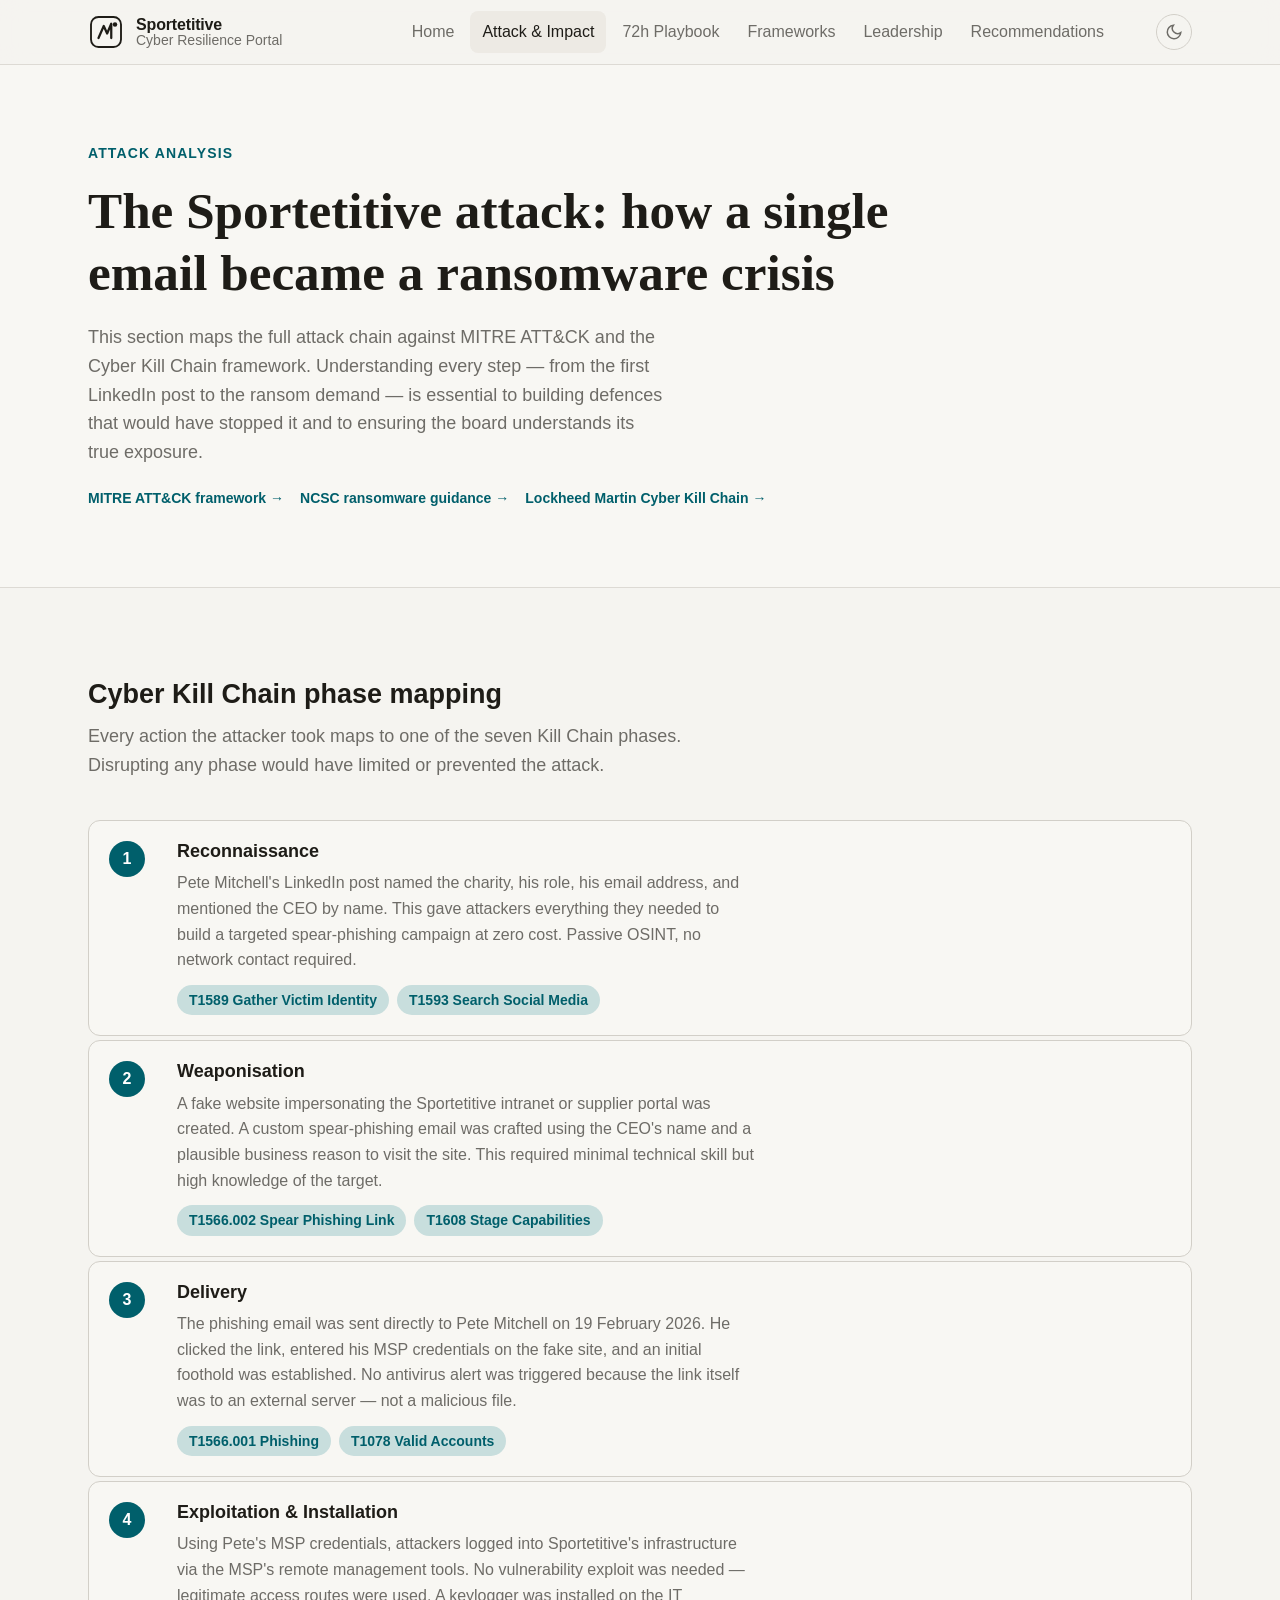
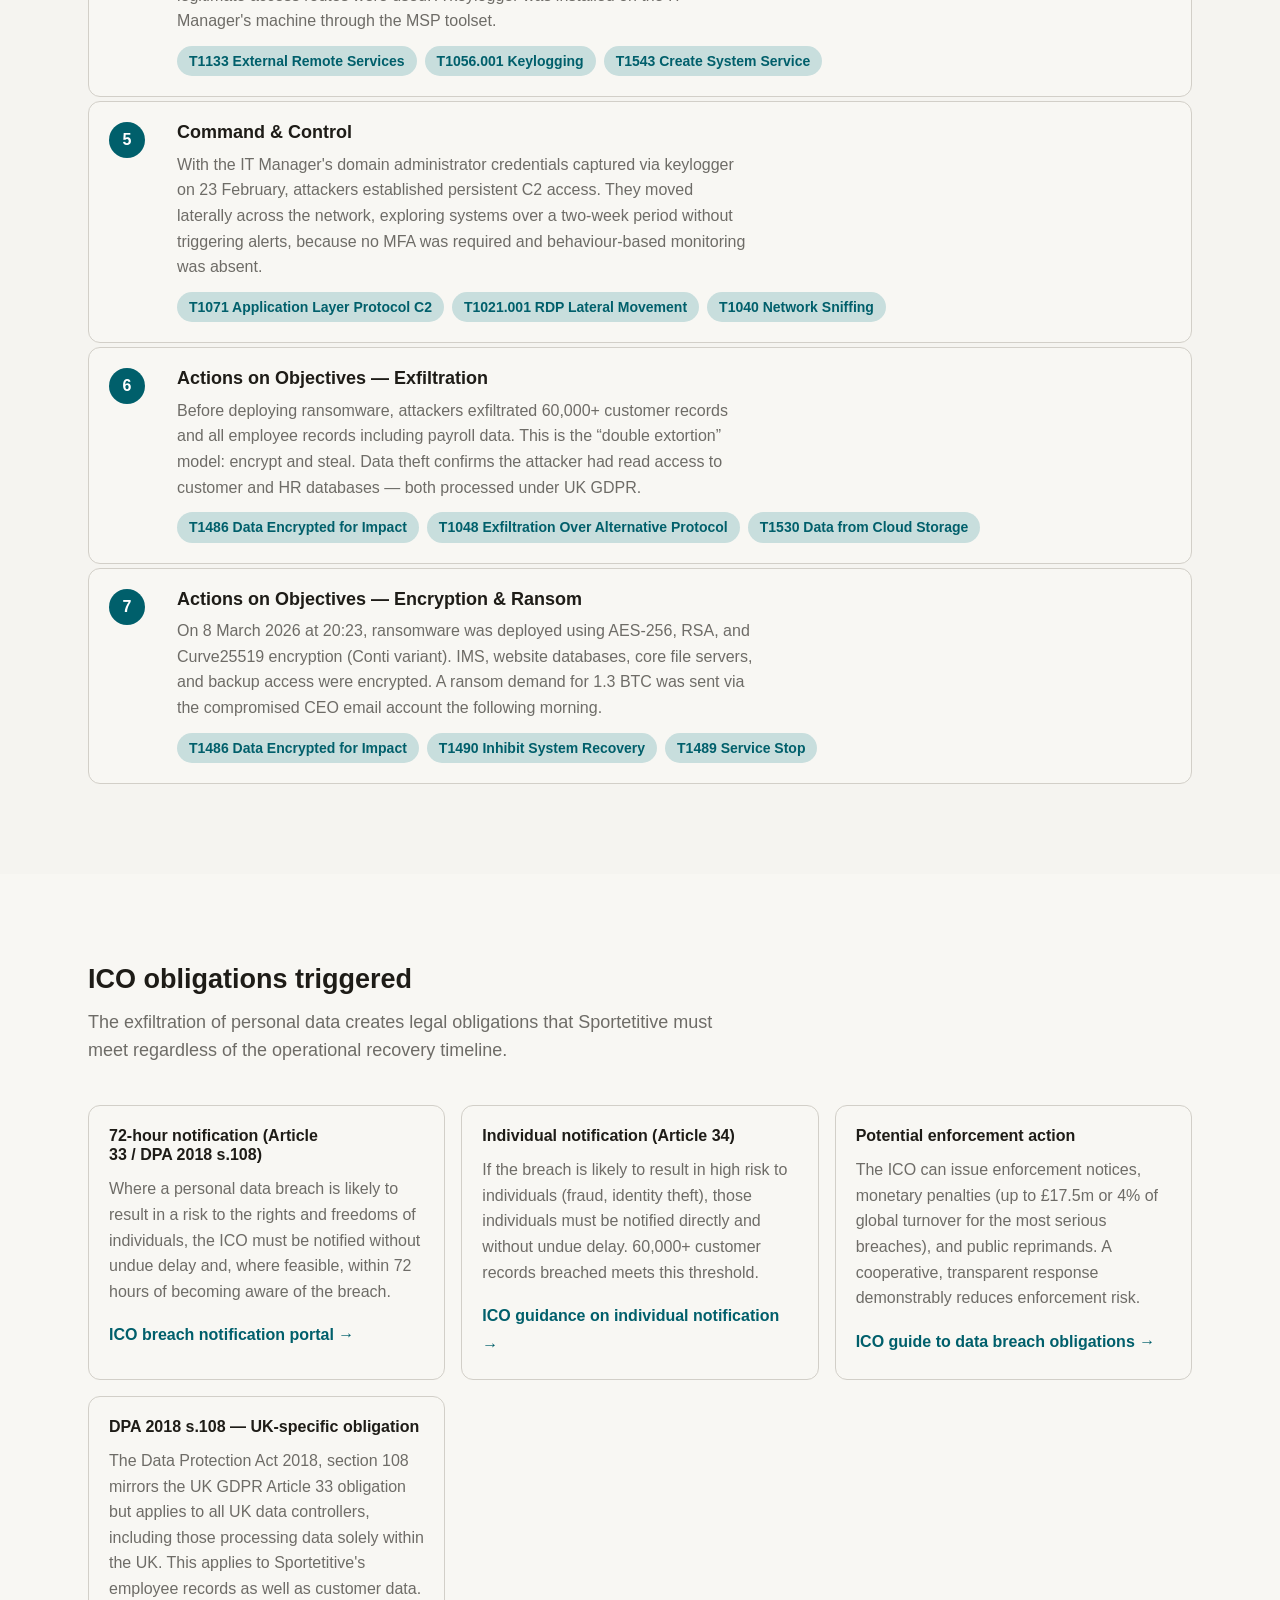
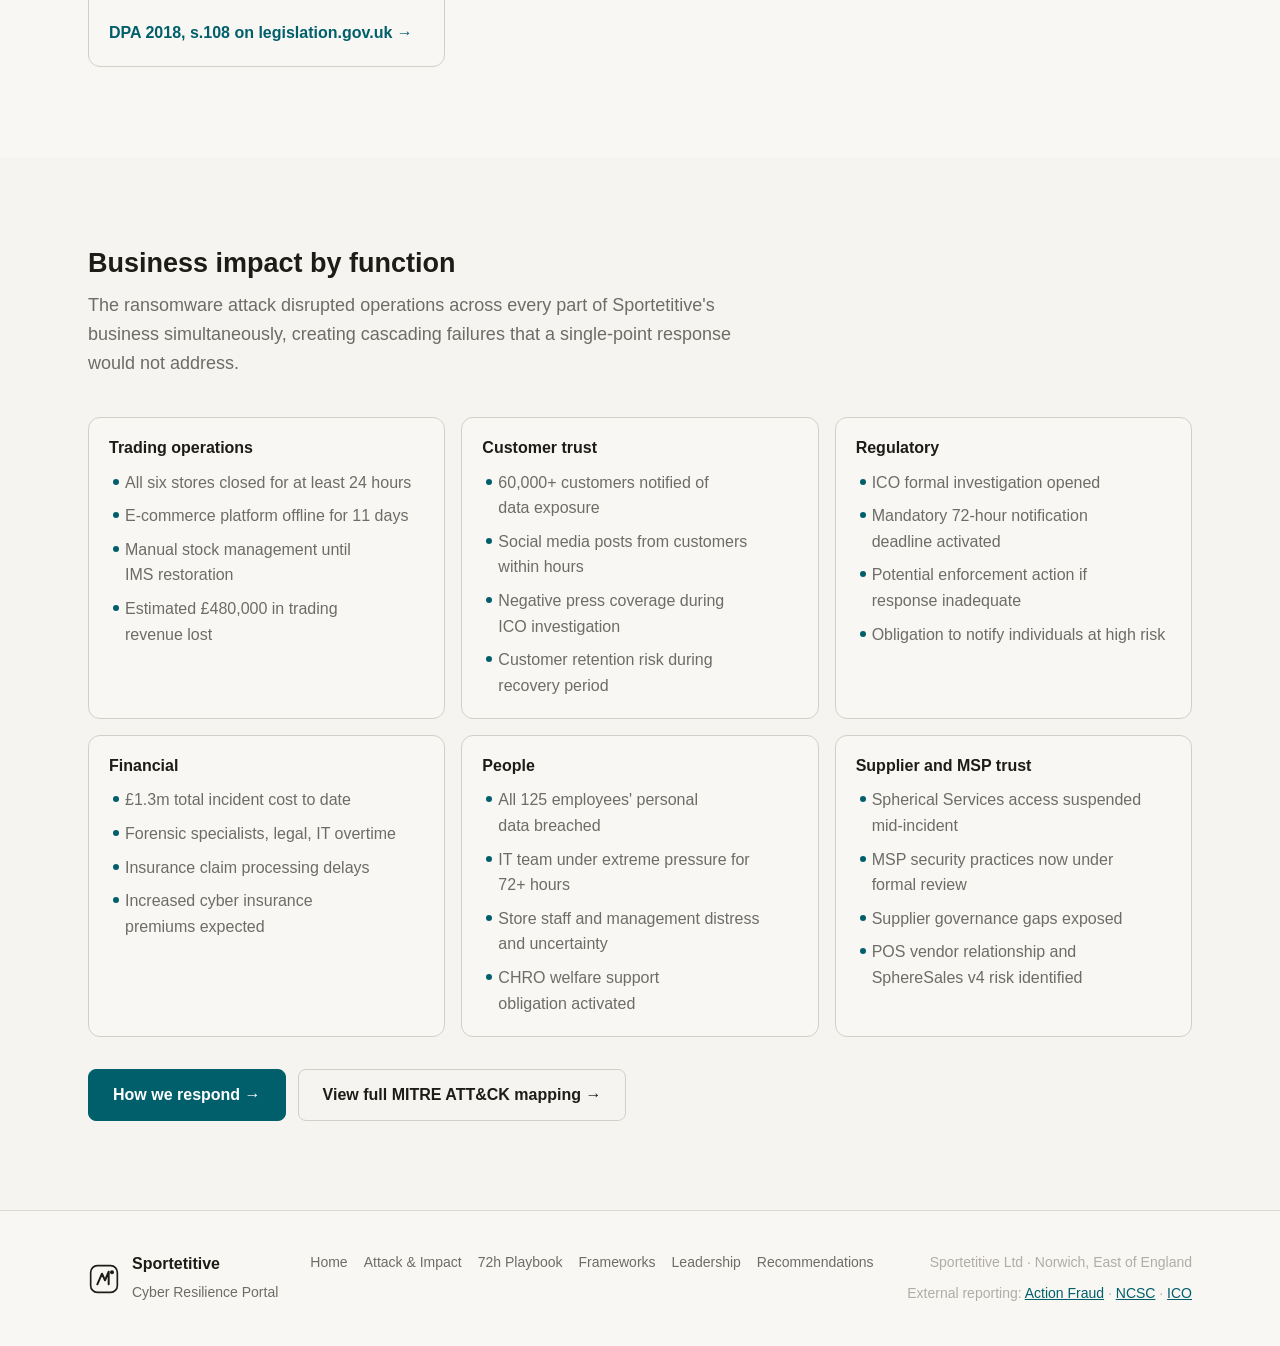
==== commit 10a30cc8: "redesigning website" ====
--- a/attack-impact.html
+++ b/attack-impact.html
@@ -1,65 +1,192 @@
 <!DOCTYPE html>
 <html lang="en">
 <head>
-  <meta charset="UTF-8" />
-  <meta name="viewport" content="width=device-width, initial-scale=1.0" />
-  <title>Attack & Impact | Sportetitive</title>
-  <link rel="stylesheet" href="./base.css" />
-  <link rel="stylesheet" href="./style.css" />
+  <meta charset="UTF-8"/>
+  <meta name="viewport" content="width=device-width, initial-scale=1.0"/>
+  <link rel="preconnect" href="https://api.fontshare.com"/>
+  <link rel="stylesheet" href="./base.css"/>
+  <link rel="stylesheet" href="./style.css"/>
   <script defer src="./app.js"></script>
+  <title>Attack & Impact | Sportetitive Cyber Resilience Portal</title>
 </head>
 <body>
-  <a class="skip-link" href="#main">Skip to content</a>
+  <a class="skip-link" href="#main">Skip to main content</a>
   <header class="site-header">
     <div class="header-inner">
       <a class="brand" href="./index.html">
-        <svg class="brand-mark" viewBox="0 0 48 48" fill="none" aria-hidden="true"><rect x="6" y="6" width="36" height="36" rx="12" stroke="currentColor" stroke-width="2.5"></rect><path d="M16 30.5 23 17l3.5 7 5.5-10 0 16.5" stroke="currentColor" stroke-width="3" stroke-linecap="round" stroke-linejoin="round"></path></svg>
-        <span class="brand-name"><strong>Sportetitive Briefing</strong><span>Board-level cyber resilience website</span></span>
+        <svg class="brand-mark" viewBox="0 0 48 48" fill="none" aria-hidden="true"><rect x="4" y="4" width="40" height="40" rx="10" stroke="currentColor" stroke-width="2.5"/><path d="M14 32 L21 16 L25.5 26 L31 13 L31 32" stroke="currentColor" stroke-width="3" stroke-linecap="round" stroke-linejoin="round" fill="none"/><circle cx="36" cy="14" r="3" fill="currentColor"/></svg>
+        <span class="brand-name"><strong>Sportetitive</strong><span>Cyber Resilience Portal</span></span>
       </a>
-      <nav class="nav" aria-label="Primary">
-        <a href="./index.html">Overview</a>
-        <a href="./attack-impact.html">Attack &amp; Impact</a>
-        <a href="./incident-response.html">Response</a>
+      <nav class="site-nav" id="site-nav" aria-label="Primary">
+        <a href="./index.html">Home</a>
+        <a href="./attack-impact.html" aria-current=page>Attack &amp; Impact</a>
+        <a href="./incident-response.html">72h Playbook</a>
         <a href="./frameworks.html">Frameworks</a>
         <a href="./leadership-roles.html">Leadership</a>
         <a href="./recommendations.html">Recommendations</a>
       </nav>
-      <button class="theme-toggle" type="button" data-theme-toggle aria-label="Switch theme"></button>
+      <div class="header-actions">
+        <button class="theme-toggle" type="button" data-theme-toggle aria-label="Toggle dark mode"></button>
+        <button class="nav-toggle" type="button" aria-expanded="false" aria-controls="site-nav" aria-label="Open menu">
+          <svg width="22" height="22" viewBox="0 0 24 24" fill="none" stroke="currentColor" stroke-width="2" stroke-linecap="round"><line x1="3" y1="6" x2="21" y2="6"/><line x1="3" y1="12" x2="21" y2="12"/><line x1="3" y1="18" x2="21" y2="18"/></svg>
+        </button>
+      </div>
     </div>
   </header>
+  <main id="main">
 
-  <main id="main">
     <section class="page-hero">
       <div class="container">
-        <div class="eyebrow">Attack narrative</div>
-        <h1>How the incident escalated from phishing and trust abuse into a board-level crisis</h1>
-        <p>The attackers did not need a highly advanced entry technique. They combined social engineering, supplier access, weak identity control, privileged account exposure, and delayed detection to turn one compromise into widespread disruption and a major personal data breach.</p>
-      </div>
-    </section>
-
-    <section class="section">
-      <div class="container">
-        <div class="impact-grid">
-          <article class="impact-card"><span>01</span><h3>Initial targeting</h3><p>The attackers used publicly available information and supplier relationships to craft a believable approach to an MSP technician, showing how external trust can become internal risk without strong verification.</p></article>
-          <article class="impact-card"><span>02</span><h3>Credential compromise</h3><p>Malware deployed through the phishing route later captured highly privileged credentials, creating a major escalation point across systems, cloud services and core infrastructure.</p></article>
-          <article class="impact-card"><span>03</span><h3>Lateral movement</h3><p>Once inside, the attackers explored the environment, disabled protections, and moved across systems without being stopped early because access was too broad and visibility was too weak.</p></article>
-          <article class="impact-card"><span>04</span><h3>Operational disruption</h3><p>Files were encrypted, the website and IMS became unavailable, online trading was interrupted, and executives faced time-sensitive decisions even while some store functions remained partially operational.</p></article>
-          <article class="impact-card"><span>05</span><h3>Data breach impact</h3><p>Investigators later confirmed that personal data relating to at least 60,000 customers and all employees had been exposed, transforming the incident into a serious legal and reputational event.</p></article>
-          <article class="impact-card"><span>06</span><h3>Business consequences</h3><p>The attack produced recovery costs, staff fatigue, insurer involvement, reputational damage, disrupted operations, and ongoing anxiety about regulatory scrutiny and future trust.</p></article>
+        <div class="eyebrow">Attack Analysis</div>
+        <h1>The Sportetitive attack: how a single email became a ransomware crisis</h1>
+        <p class="page-hero-copy">This section maps the full attack chain against MITRE ATT&amp;CK and the Cyber Kill Chain framework. Understanding every step &mdash; from the first LinkedIn post to the ransom demand &mdash; is essential to building defences that would have stopped it and to ensuring the board understands its true exposure.</p>
+        <div class="hero-refs">
+          <a href="https://attack.mitre.org" target="_blank" rel="noopener noreferrer">MITRE ATT&amp;CK framework &rarr;</a>
+          <a href="https://www.ncsc.gov.uk/guidance/mitigating-malware-and-ransomware-attacks" target="_blank" rel="noopener noreferrer">NCSC ransomware guidance &rarr;</a>
+          <a href="https://www.lockheedmartin.com/en-us/capabilities/cyber/cyber-kill-chain.html" target="_blank" rel="noopener noreferrer">Lockheed Martin Cyber Kill Chain &rarr;</a>
         </div>
       </div>
     </section>
 
     <section class="section">
       <div class="container">
-        <div class="callout">
-          <h2>The real lesson is that weak trust boundaries and privileged access design can magnify a small entry point into enterprise-wide harm.</h2>
-          <p>That is why the response should not focus only on malware removal. It must also address supplier assurance, identity governance, detection capability, and the quality of executive decision-making under pressure.</p>
+        <div class="section-header reveal">
+          <h2>Cyber Kill Chain phase mapping</h2>
+          <p>Every action the attacker took maps to one of the seven Kill Chain phases. Disrupting any phase would have limited or prevented the attack.</p>
+        </div>
+        <div class="kc-chain reveal">
+          <div class="kc-item">
+            <div class="kc-num">1</div>
+            <div class="kc-content">
+              <h3>Reconnaissance</h3>
+              <p>Pete Mitchell&apos;s LinkedIn post named the charity, his role, his email address, and mentioned the CEO by name. This gave attackers everything they needed to build a targeted spear-phishing campaign at zero cost. Passive OSINT, no network contact required.</p>
+              <div class="mitre-tags"><a href="https://attack.mitre.org/techniques/T1589/" target="_blank" rel="noopener noreferrer">T1589 Gather Victim Identity</a><a href="https://attack.mitre.org/techniques/T1593/" target="_blank" rel="noopener noreferrer">T1593 Search Social Media</a></div>
+            </div>
+          </div>
+          <div class="kc-item">
+            <div class="kc-num">2</div>
+            <div class="kc-content">
+              <h3>Weaponisation</h3>
+              <p>A fake website impersonating the Sportetitive intranet or supplier portal was created. A custom spear-phishing email was crafted using the CEO&apos;s name and a plausible business reason to visit the site. This required minimal technical skill but high knowledge of the target.</p>
+              <div class="mitre-tags"><a href="https://attack.mitre.org/techniques/T1566/002/" target="_blank" rel="noopener noreferrer">T1566.002 Spear Phishing Link</a><a href="https://attack.mitre.org/techniques/T1608/" target="_blank" rel="noopener noreferrer">T1608 Stage Capabilities</a></div>
+            </div>
+          </div>
+          <div class="kc-item">
+            <div class="kc-num">3</div>
+            <div class="kc-content">
+              <h3>Delivery</h3>
+              <p>The phishing email was sent directly to Pete Mitchell on 19 February 2026. He clicked the link, entered his MSP credentials on the fake site, and an initial foothold was established. No antivirus alert was triggered because the link itself was to an external server &mdash; not a malicious file.</p>
+              <div class="mitre-tags"><a href="https://attack.mitre.org/techniques/T1566/001/" target="_blank" rel="noopener noreferrer">T1566.001 Phishing</a><a href="https://attack.mitre.org/techniques/T1078/" target="_blank" rel="noopener noreferrer">T1078 Valid Accounts</a></div>
+            </div>
+          </div>
+          <div class="kc-item">
+            <div class="kc-num">4</div>
+            <div class="kc-content">
+              <h3>Exploitation &amp; Installation</h3>
+              <p>Using Pete&apos;s MSP credentials, attackers logged into Sportetitive&apos;s infrastructure via the MSP&apos;s remote management tools. No vulnerability exploit was needed &mdash; legitimate access routes were used. A keylogger was installed on the IT Manager&apos;s machine through the MSP toolset.</p>
+              <div class="mitre-tags"><a href="https://attack.mitre.org/techniques/T1133/" target="_blank" rel="noopener noreferrer">T1133 External Remote Services</a><a href="https://attack.mitre.org/techniques/T1056/001/" target="_blank" rel="noopener noreferrer">T1056.001 Keylogging</a><a href="https://attack.mitre.org/techniques/T1543/" target="_blank" rel="noopener noreferrer">T1543 Create System Service</a></div>
+            </div>
+          </div>
+          <div class="kc-item">
+            <div class="kc-num">5</div>
+            <div class="kc-content">
+              <h3>Command &amp; Control</h3>
+              <p>With the IT Manager&apos;s domain administrator credentials captured via keylogger on 23 February, attackers established persistent C2 access. They moved laterally across the network, exploring systems over a two-week period without triggering alerts, because no MFA was required and behaviour-based monitoring was absent.</p>
+              <div class="mitre-tags"><a href="https://attack.mitre.org/techniques/T1071/" target="_blank" rel="noopener noreferrer">T1071 Application Layer Protocol C2</a><a href="https://attack.mitre.org/techniques/T1021/001/" target="_blank" rel="noopener noreferrer">T1021.001 RDP Lateral Movement</a><a href="https://attack.mitre.org/techniques/T1040/" target="_blank" rel="noopener noreferrer">T1040 Network Sniffing</a></div>
+            </div>
+          </div>
+          <div class="kc-item">
+            <div class="kc-num">6</div>
+            <div class="kc-content">
+              <h3>Actions on Objectives &mdash; Exfiltration</h3>
+              <p>Before deploying ransomware, attackers exfiltrated 60,000+ customer records and all employee records including payroll data. This is the &ldquo;double extortion&rdquo; model: encrypt and steal. Data theft confirms the attacker had read access to customer and HR databases &mdash; both processed under UK GDPR.</p>
+              <div class="mitre-tags"><a href="https://attack.mitre.org/techniques/T1486/" target="_blank" rel="noopener noreferrer">T1486 Data Encrypted for Impact</a><a href="https://attack.mitre.org/techniques/T1048/" target="_blank" rel="noopener noreferrer">T1048 Exfiltration Over Alternative Protocol</a><a href="https://attack.mitre.org/techniques/T1530/" target="_blank" rel="noopener noreferrer">T1530 Data from Cloud Storage</a></div>
+            </div>
+          </div>
+          <div class="kc-item">
+            <div class="kc-num">7</div>
+            <div class="kc-content">
+              <h3>Actions on Objectives &mdash; Encryption &amp; Ransom</h3>
+              <p>On 8 March 2026 at 20:23, ransomware was deployed using AES-256, RSA, and Curve25519 encryption (Conti variant). IMS, website databases, core file servers, and backup access were encrypted. A ransom demand for 1.3 BTC was sent via the compromised CEO email account the following morning.</p>
+              <div class="mitre-tags"><a href="https://attack.mitre.org/techniques/T1486/" target="_blank" rel="noopener noreferrer">T1486 Data Encrypted for Impact</a><a href="https://attack.mitre.org/techniques/T1490/" target="_blank" rel="noopener noreferrer">T1490 Inhibit System Recovery</a><a href="https://attack.mitre.org/techniques/T1489/" target="_blank" rel="noopener noreferrer">T1489 Service Stop</a></div>
+            </div>
+          </div>
         </div>
       </div>
     </section>
+
+    <section class="section section-alt">
+      <div class="container">
+        <div class="section-header reveal">
+          <h2>ICO obligations triggered</h2>
+          <p>The exfiltration of personal data creates legal obligations that Sportetitive must meet regardless of the operational recovery timeline.</p>
+        </div>
+        <div class="ico-cards reveal">
+          <div class="ico-card">
+            <h3>72-hour notification (Article 33 / DPA 2018 s.108)</h3>
+            <p>Where a personal data breach is likely to result in a risk to the rights and freedoms of individuals, the ICO must be notified without undue delay and, where feasible, within 72 hours of becoming aware of the breach.</p>
+            <a href="https://ico.org.uk/for-organisations/report-a-breach/personal-data-breach/" target="_blank" rel="noopener noreferrer">ICO breach notification portal &rarr;</a>
+          </div>
+          <div class="ico-card">
+            <h3>Individual notification (Article 34)</h3>
+            <p>If the breach is likely to result in high risk to individuals (fraud, identity theft), those individuals must be notified directly and without undue delay. 60,000+ customer records breached meets this threshold.</p>
+            <a href="https://ico.org.uk/for-organisations/uk-gdpr-guidance-and-resources/personal-data-breaches/personal-data-breaches-a-guide/" target="_blank" rel="noopener noreferrer">ICO guidance on individual notification &rarr;</a>
+          </div>
+          <div class="ico-card">
+            <h3>Potential enforcement action</h3>
+            <p>The ICO can issue enforcement notices, monetary penalties (up to &pound;17.5m or 4% of global turnover for the most serious breaches), and public reprimands. A cooperative, transparent response demonstrably reduces enforcement risk.</p>
+            <a href="https://ico.org.uk/for-organisations/guide-to-data-protection/guide-to-the-general-data-protection-regulation-gdpr/personal-data-breaches/" target="_blank" rel="noopener noreferrer">ICO guide to data breach obligations &rarr;</a>
+          </div>
+          <div class="ico-card">
+            <h3>DPA 2018 s.108 &mdash; UK-specific obligation</h3>
+            <p>The Data Protection Act 2018, section 108 mirrors the UK GDPR Article 33 obligation but applies to all UK data controllers, including those processing data solely within the UK. This applies to Sportetitive&apos;s employee records as well as customer data.</p>
+            <a href="https://www.legislation.gov.uk/ukpga/2018/12/section/108" target="_blank" rel="noopener noreferrer">DPA 2018, s.108 on legislation.gov.uk &rarr;</a>
+          </div>
+        </div>
+      </div>
+    </section>
+
+    <section class="section">
+      <div class="container">
+        <div class="section-header reveal">
+          <h2>Business impact by function</h2>
+          <p>The ransomware attack disrupted operations across every part of Sportetitive&apos;s business simultaneously, creating cascading failures that a single-point response would not address.</p>
+        </div>
+        <div class="impact-grid reveal">
+          <div class="impact-card"><h3>Trading operations</h3><ul><li>All six stores closed for at least 24 hours</li><li>E-commerce platform offline for 11 days</li><li>Manual stock management until IMS restoration</li><li>Estimated &pound;480,000 in trading revenue lost</li></ul></div>
+          <div class="impact-card"><h3>Customer trust</h3><ul><li>60,000+ customers notified of data exposure</li><li>Social media posts from customers within hours</li><li>Negative press coverage during ICO investigation</li><li>Customer retention risk during recovery period</li></ul></div>
+          <div class="impact-card"><h3>Regulatory</h3><ul><li>ICO formal investigation opened</li><li>Mandatory 72-hour notification deadline activated</li><li>Potential enforcement action if response inadequate</li><li>Obligation to notify individuals at high risk</li></ul></div>
+          <div class="impact-card"><h3>Financial</h3><ul><li>&pound;1.3m total incident cost to date</li><li>Forensic specialists, legal, IT overtime</li><li>Insurance claim processing delays</li><li>Increased cyber insurance premiums expected</li></ul></div>
+          <div class="impact-card"><h3>People</h3><ul><li>All 125 employees&apos; personal data breached</li><li>IT team under extreme pressure for 72+ hours</li><li>Store staff and management distress and uncertainty</li><li>CHRO welfare support obligation activated</li></ul></div>
+          <div class="impact-card"><h3>Supplier and MSP trust</h3><ul><li>Spherical Services access suspended mid-incident</li><li>MSP security practices now under formal review</li><li>Supplier governance gaps exposed</li><li>POS vendor relationship and SphereSales v4 risk identified</li></ul></div>
+        </div>
+        <div class="cta-row reveal">
+          <a class="btn btn-primary" href="./incident-response.html">How we respond &rarr;</a>
+          <a class="btn btn-ghost" href="./frameworks.html">View full MITRE ATT&amp;CK mapping &rarr;</a>
+        </div>
+      </div>
+    </section>
+
   </main>
-
-  <footer class="site-footer"><div class="container footer-inner"><span>Attack &amp; impact</span><span>Sportetitive scenario analysis</span></div></footer>
+  <footer class="site-footer">
+    <div class="container footer-inner">
+      <div class="footer-brand">
+        <svg class="brand-mark" viewBox="0 0 48 48" fill="none" aria-hidden="true"><rect x="4" y="4" width="40" height="40" rx="10" stroke="currentColor" stroke-width="2.5"/><path d="M14 32 L21 16 L25.5 26 L31 13 L31 32" stroke="currentColor" stroke-width="3" stroke-linecap="round" stroke-linejoin="round" fill="none"/><circle cx="36" cy="14" r="3" fill="currentColor"/></svg>
+        <div><strong>Sportetitive</strong><span>Cyber Resilience Portal</span></div>
+      </div>
+      <nav class="footer-links" aria-label="Footer">
+        <a href="./index.html">Home</a>
+        <a href="./attack-impact.html">Attack &amp; Impact</a>
+        <a href="./incident-response.html">72h Playbook</a>
+        <a href="./frameworks.html">Frameworks</a>
+        <a href="./leadership-roles.html">Leadership</a>
+        <a href="./recommendations.html">Recommendations</a>
+      </nav>
+      <div class="footer-legal">
+        <span>Sportetitive Ltd &middot; Norwich, East of England</span>
+        <span>External reporting: <a href="https://www.actionfraud.police.uk" target="_blank" rel="noopener noreferrer">Action Fraud</a> &middot; <a href="https://report.ncsc.gov.uk" target="_blank" rel="noopener noreferrer">NCSC</a> &middot; <a href="https://ico.org.uk/for-organisations/report-a-breach/personal-data-breach/" target="_blank" rel="noopener noreferrer">ICO</a></span>
+      </div>
+    </div>
+  </footer>
 </body>
-</html>
+</html>
--- a/base.css
+++ b/base.css
@@ -1,128 +1,16 @@
-*,
-*::before,
-*::after {
-  box-sizing: border-box;
-  margin: 0;
-  padding: 0;
-}
-
-html {
-  -moz-text-size-adjust: none;
-  -webkit-text-size-adjust: none;
-  text-size-adjust: none;
-  -webkit-font-smoothing: antialiased;
-  -moz-osx-font-smoothing: grayscale;
-  text-rendering: optimizeLegibility;
-  scroll-behavior: smooth;
-  hanging-punctuation: first last;
-  scroll-padding-top: var(--space-20);
-}
-
-body {
-  min-height: 100dvh;
-  line-height: 1.6;
-  font-family: var(--font-body, sans-serif);
-  font-size: var(--text-base);
-  color: var(--color-text);
-  background-color: var(--color-bg);
-}
-
-img,
-picture,
-video,
-canvas,
-svg {
-  display: block;
-  max-width: 100%;
-  height: auto;
-}
-
-ul[role='list'],
-ol[role='list'] {
-  list-style: none;
-}
-
-input,
-button,
-textarea,
-select {
-  font: inherit;
-  color: inherit;
-}
-
-h1,
-h2,
-h3,
-h4,
-h5,
-h6 {
-  text-wrap: balance;
-  line-height: 1.15;
-}
-
-p,
-li,
-figcaption {
-  text-wrap: pretty;
-  max-width: 72ch;
-}
-
-::selection {
-  background: color-mix(in oklab, var(--color-primary), transparent 76%);
-  color: var(--color-text);
-}
-
-:focus-visible {
-  outline: 2px solid var(--color-primary);
-  outline-offset: 3px;
-  border-radius: var(--radius-sm);
-}
-
-@media (prefers-reduced-motion: reduce) {
-  *,
-  *::before,
-  *::after {
-    animation-duration: 0.01ms !important;
-    animation-iteration-count: 1 !important;
-    transition-duration: 0.01ms !important;
-    scroll-behavior: auto !important;
-  }
-}
-
-button {
-  cursor: pointer;
-  background: none;
-  border: none;
-}
-
-table {
-  border-collapse: collapse;
-  width: 100%;
-}
-
-a,
-button,
-[role='button'],
-[role='link'],
-input,
-textarea,
-select {
-  transition:
-    color var(--transition-interactive),
-    background var(--transition-interactive),
-    border-color var(--transition-interactive),
-    box-shadow var(--transition-interactive),
-    transform var(--transition-interactive);
-}
-
-.sr-only {
-  position: absolute;
-  width: 1px;
-  height: 1px;
-  padding: 0;
-  margin: -1px;
-  overflow: hidden;
-  clip: rect(0, 0, 0, 0);
-  white-space: nowrap;
-  border-width: 0;
-}
+/* base.css — Sportetitive Cyber Resilience Portal */
+*,*::before,*::after{box-sizing:border-box;margin:0;padding:0}
+html{-moz-text-size-adjust:none;-webkit-text-size-adjust:none;text-size-adjust:none;-webkit-font-smoothing:antialiased;-moz-osx-font-smoothing:grayscale;text-rendering:optimizeLegibility;scroll-behavior:smooth;scroll-padding-top:5rem}
+body{min-height:100dvh;line-height:1.6;font-family:var(--font-body,sans-serif);font-size:var(--text-base);color:var(--color-text);background-color:var(--color-bg)}
+img,picture,video,canvas,svg{display:block;max-width:100%;height:auto}
+ul[role="list"],ol[role="list"]{list-style:none}
+input,button,textarea,select{font:inherit;color:inherit}
+h1,h2,h3,h4,h5,h6{text-wrap:balance;line-height:1.2}
+p,li,figcaption{text-wrap:pretty;max-width:72ch}
+::selection{background:oklch(from var(--color-primary) l c h / 0.2);color:var(--color-text)}
+:focus-visible{outline:2px solid var(--color-primary);outline-offset:3px;border-radius:var(--radius-sm)}
+@media(prefers-reduced-motion:reduce){*,*::before,*::after{animation-duration:.01ms!important;animation-iteration-count:1!important;transition-duration:.01ms!important;scroll-behavior:auto!important}}
+button{cursor:pointer;background:none;border:none}
+table{border-collapse:collapse;width:100%}
+a,button,[role="button"],input,textarea,select{transition:color 180ms cubic-bezier(.16,1,.3,1),background 180ms cubic-bezier(.16,1,.3,1),border-color 180ms cubic-bezier(.16,1,.3,1),box-shadow 180ms cubic-bezier(.16,1,.3,1),opacity 180ms cubic-bezier(.16,1,.3,1)}
+.sr-only{position:absolute;width:1px;height:1px;padding:0;margin:-1px;overflow:hidden;clip:rect(0,0,0,0);white-space:nowrap;border-width:0}
--- a/style.css
+++ b/style.css
@@ -1,684 +1,419 @@
-@import url('https://api.fontshare.com/v2/css?f[]=satoshi@400,500,700&f[]=cabinet-grotesk@500,700,800&display=swap');
-
-:root,
-[data-theme='light'] {
-  --text-xs: clamp(0.75rem, 0.72rem + 0.18vw, 0.875rem);
-  --text-sm: clamp(0.9rem, 0.86rem + 0.2vw, 1rem);
-  --text-base: clamp(1rem, 0.97rem + 0.2vw, 1.08rem);
-  --text-lg: clamp(1.125rem, 1.02rem + 0.5vw, 1.4rem);
-  --text-xl: clamp(1.5rem, 1.2rem + 1vw, 2.15rem);
-  --text-2xl: clamp(2.15rem, 1.45rem + 2vw, 3.6rem);
-  --text-3xl: clamp(2.8rem, 1.6rem + 4vw, 5.5rem);
-
-  --space-1: 0.25rem;
-  --space-2: 0.5rem;
-  --space-3: 0.75rem;
-  --space-4: 1rem;
-  --space-5: 1.25rem;
-  --space-6: 1.5rem;
-  --space-8: 2rem;
-  --space-10: 2.5rem;
-  --space-12: 3rem;
-  --space-16: 4rem;
-  --space-20: 5rem;
-  --space-24: 6rem;
-
-  --color-bg: #f5f2eb;
-  --color-surface: rgba(251, 250, 246, 0.92);
-  --color-surface-2: #efe9de;
-  --color-surface-3: #e4ddd0;
-  --color-text: #1a1f1d;
-  --color-text-muted: #5f6663;
-  --color-text-faint: #8f958f;
-  --color-text-inverse: #f8f6f0;
-  --color-primary: #0d676d;
-  --color-primary-hover: #0a5055;
-  --color-primary-active: #07383b;
-  --color-primary-highlight: rgba(13, 103, 109, 0.12);
-  --color-warning: #ab6334;
-  --color-warning-highlight: rgba(171, 99, 52, 0.14);
-  --color-error: #a03d50;
-  --color-error-highlight: rgba(160, 61, 80, 0.12);
-  --color-success: #467137;
-  --color-success-highlight: rgba(70, 113, 55, 0.14);
-  --color-border: rgba(26, 31, 29, 0.11);
-  --color-divider: rgba(26, 31, 29, 0.07);
-
-  --radius-sm: 0.45rem;
-  --radius-md: 0.75rem;
-  --radius-lg: 1rem;
-  --radius-xl: 1.4rem;
-  --radius-2xl: 1.75rem;
-  --radius-full: 9999px;
-  --transition-interactive: 180ms cubic-bezier(0.16, 1, 0.3, 1);
-  --shadow-sm: 0 6px 18px rgba(28, 30, 28, 0.06);
-  --shadow-md: 0 18px 40px rgba(28, 30, 28, 0.10);
-  --shadow-lg: 0 28px 72px rgba(28, 30, 28, 0.14);
-  --content-default: 980px;
-  --content-wide: 1220px;
-  --font-display: 'Cabinet Grotesk', 'Aptos Display', sans-serif;
-  --font-body: 'Satoshi', 'Aptos', sans-serif;
+/* style.css — Sportetitive Cyber Resilience Portal
+   Art direction: cyber resilience portal for a UK retail-tech company.
+   Tone: authoritative, direct, trustworthy — not alarming, not clinical.
+   Palette: deep navy surfaces + amber-teal accent. Serious but readable.
+   Typography: General Sans (body) + Zodiak (display headings)
+   Density: balanced — structured content with clear white-space rhythm */
+
+@import url("https://api.fontshare.com/v2/css?f[]=general-sans@300,400,500,600,700&f[]=zodiak@400,700&display=swap");
+
+/* ─── DESIGN TOKENS ─────────────────────────────────────────────────────── */
+:root,[data-theme="light"]{
+  --font-display:'Zodiak','Georgia',serif;
+  --font-body:'General Sans','Inter',sans-serif;
+
+  --text-xs:clamp(.75rem,.7rem + .25vw,.875rem);
+  --text-sm:clamp(.875rem,.8rem + .35vw,1rem);
+  --text-base:clamp(1rem,.95rem + .25vw,1.125rem);
+  --text-lg:clamp(1.125rem,1rem + .75vw,1.5rem);
+  --text-xl:clamp(1.5rem,1.2rem + 1.25vw,2.25rem);
+  --text-2xl:clamp(2rem,1.2rem + 2.5vw,3.5rem);
+
+  --space-1:.25rem;--space-2:.5rem;--space-3:.75rem;--space-4:1rem;
+  --space-5:1.25rem;--space-6:1.5rem;--space-8:2rem;--space-10:2.5rem;
+  --space-12:3rem;--space-16:4rem;--space-20:5rem;--space-24:6rem;
+
+  --color-bg:#f5f4f0;
+  --color-surface:#f8f7f3;
+  --color-surface-2:#faf9f6;
+  --color-surface-offset:#edeae4;
+  --color-divider:#dddad4;
+  --color-border:#d2cfc8;
+  --color-text:#1e1c17;
+  --color-text-muted:#6e6c67;
+  --color-text-faint:#b0ada7;
+  --color-text-inverse:#f8f7f3;
+
+  --color-primary:#005f6b;
+  --color-primary-hover:#004d57;
+  --color-primary-active:#003840;
+  --color-primary-highlight:#c8dedd;
+
+  --color-accent:#c97c00;
+  --color-accent-hover:#a66400;
+  --color-accent-active:#7d4c00;
+
+  --color-danger:#9e1b32;
+  --color-danger-bg:#f5e4e7;
+  --color-warning:#8a5c00;
+  --color-warning-bg:#fef5e0;
+  --color-success:#2d6a2d;
+  --color-success-bg:#e2f0e2;
+
+  --radius-sm:.375rem;--radius-md:.5rem;--radius-lg:.75rem;--radius-xl:1rem;--radius-full:9999px;
+  --shadow-sm:0 1px 2px oklch(.2 .01 80 / .06);
+  --shadow-md:0 4px 12px oklch(.2 .01 80 / .08);
+  --shadow-lg:0 12px 32px oklch(.2 .01 80 / .12);
+  --content-narrow:640px;--content-default:960px;--content-wide:1200px;
 }
 
-[data-theme='dark'] {
-  --color-bg: #101413;
-  --color-surface: rgba(23, 28, 27, 0.92);
-  --color-surface-2: #1d2423;
-  --color-surface-3: #263130;
-  --color-text: #ece7dc;
-  --color-text-muted: #b3aba0;
-  --color-text-faint: #7d786e;
-  --color-text-inverse: #121514;
-  --color-primary: #79c6c8;
-  --color-primary-hover: #9adadd;
-  --color-primary-active: #58b0b4;
-  --color-primary-highlight: rgba(121, 198, 200, 0.14);
-  --color-warning: #dea16f;
-  --color-warning-highlight: rgba(222, 161, 111, 0.14);
-  --color-error: #df7d8e;
-  --color-error-highlight: rgba(223, 125, 142, 0.14);
-  --color-success: #95c67b;
-  --color-success-highlight: rgba(149, 198, 123, 0.14);
-  --color-border: rgba(236, 231, 220, 0.12);
-  --color-divider: rgba(236, 231, 220, 0.08);
-  --shadow-sm: 0 8px 20px rgba(0, 0, 0, 0.24);
-  --shadow-md: 0 20px 42px rgba(0, 0, 0, 0.28);
-  --shadow-lg: 0 30px 76px rgba(0, 0, 0, 0.36);
+[data-theme="dark"]{
+  --color-bg:#12110e;
+  --color-surface:#181714;
+  --color-surface-2:#1d1c19;
+  --color-surface-offset:#201f1c;
+  --color-divider:#2a2926;
+  --color-border:#373532;
+  --color-text:#cccac5;
+  --color-text-muted:#7a7872;
+  --color-text-faint:#504e4a;
+  --color-text-inverse:#1d1c19;
+  --color-primary:#4c9dab;
+  --color-primary-hover:#38828f;
+  --color-primary-active:#236872;
+  --color-primary-highlight:#2a3e40;
+  --color-accent:#f0a030;
+  --color-accent-hover:#d88720;
+  --color-danger:#e05070;
+  --color-danger-bg:#2e1c20;
+  --color-warning:#d4a020;
+  --color-warning-bg:#2a2010;
+  --color-success:#5dab5d;
+  --color-success-bg:#1a2e1a;
+  --shadow-sm:0 1px 2px oklch(0 0 0 / .2);
+  --shadow-md:0 4px 12px oklch(0 0 0 / .3);
+  --shadow-lg:0 12px 32px oklch(0 0 0 / .4);
 }
 
-@media (prefers-color-scheme: dark) {
-  :root:not([data-theme]) {
-    --color-bg: #101413;
-    --color-surface: rgba(23, 28, 27, 0.92);
-    --color-surface-2: #1d2423;
-    --color-surface-3: #263130;
-    --color-text: #ece7dc;
-    --color-text-muted: #b3aba0;
-    --color-text-faint: #7d786e;
-    --color-text-inverse: #121514;
-    --color-primary: #79c6c8;
-    --color-primary-hover: #9adadd;
-    --color-primary-active: #58b0b4;
-    --color-primary-highlight: rgba(121, 198, 200, 0.14);
-    --color-warning: #dea16f;
-    --color-warning-highlight: rgba(222, 161, 111, 0.14);
-    --color-error: #df7d8e;
-    --color-error-highlight: rgba(223, 125, 142, 0.14);
-    --color-success: #95c67b;
-    --color-success-highlight: rgba(149, 198, 123, 0.14);
-    --color-border: rgba(236, 231, 220, 0.12);
-    --color-divider: rgba(236, 231, 220, 0.08);
-  }
+@media(prefers-color-scheme:dark){:root:not([data-theme]){
+  --color-bg:#12110e;--color-surface:#181714;--color-surface-2:#1d1c19;
+  --color-surface-offset:#201f1c;--color-divider:#2a2926;--color-border:#373532;
+  --color-text:#cccac5;--color-text-muted:#7a7872;--color-text-faint:#504e4a;
+  --color-text-inverse:#1d1c19;--color-primary:#4c9dab;--color-primary-hover:#38828f;
+  --color-primary-active:#236872;--color-primary-highlight:#2a3e40;
+  --color-accent:#f0a030;--color-danger:#e05070;--color-danger-bg:#2e1c20;
+  --color-warning-bg:#2a2010;--color-success:#5dab5d;--color-success-bg:#1a2e1a;
+  --shadow-sm:0 1px 2px oklch(0 0 0 / .2);
+  --shadow-md:0 4px 12px oklch(0 0 0 / .3);
+  --shadow-lg:0 12px 32px oklch(0 0 0 / .4);
+}}
+
+/* ─── LAYOUT UTILITIES ───────────────────────────────────────────────────── */
+.container{max-width:var(--content-wide);margin-inline:auto;padding-inline:clamp(var(--space-4),4vw,var(--space-12))}
+.section{padding-block:clamp(var(--space-12),7vw,var(--space-24))}
+.section-alt{background:var(--color-surface)}
+.section-header{margin-bottom:var(--space-10)}
+.section-header p{color:var(--color-text-muted);margin-top:var(--space-3);max-width:65ch}
+.section-title{font-family:var(--font-display);font-size:var(--text-xl);margin-bottom:var(--space-4)}
+.section-intro{color:var(--color-text-muted);max-width:65ch;margin-bottom:var(--space-8)}
+.cta-row{display:flex;flex-wrap:wrap;gap:var(--space-3);margin-top:var(--space-8)}
+
+/* ─── SKIP LINK ──────────────────────────────────────────────────────────── */
+.skip-link{position:absolute;left:var(--space-4);top:-100%;background:var(--color-primary);color:var(--color-text-inverse);padding:var(--space-2) var(--space-4);border-radius:var(--radius-md);font-size:var(--text-sm);z-index:999;text-decoration:none}
+.skip-link:focus{top:var(--space-4)}
+
+/* ─── HEADER ─────────────────────────────────────────────────────────────── */
+.site-header{position:sticky;top:0;z-index:100;background:color-mix(in oklab,var(--color-bg) 92%,transparent);backdrop-filter:blur(12px);-webkit-backdrop-filter:blur(12px);border-bottom:1px solid var(--color-divider)}
+.header-inner{display:flex;align-items:center;gap:var(--space-6);max-width:var(--content-wide);margin-inline:auto;padding:var(--space-3) clamp(var(--space-4),4vw,var(--space-12));height:64px}
+.brand{display:flex;align-items:center;gap:var(--space-3);text-decoration:none;color:var(--color-text);flex-shrink:0}
+.brand-mark{width:36px;height:36px;flex-shrink:0}
+.brand-name{display:flex;flex-direction:column;gap:0;line-height:1.1}
+.brand-name strong{font-size:var(--text-sm);font-weight:700;letter-spacing:-.01em}
+.brand-name span{font-size:var(--text-xs);color:var(--color-text-muted)}
+.site-nav{display:flex;align-items:center;gap:var(--space-1);margin-left:auto}
+.site-nav a{padding:var(--space-2) var(--space-3);border-radius:var(--radius-md);font-size:var(--text-sm);font-weight:500;color:var(--color-text-muted);text-decoration:none;white-space:nowrap}
+.site-nav a:hover,.site-nav a[aria-current]{color:var(--color-text);background:var(--color-surface-offset)}
+.header-actions{display:flex;align-items:center;gap:var(--space-2);margin-left:var(--space-4)}
+.theme-toggle{display:flex;align-items:center;justify-content:center;width:36px;height:36px;border-radius:var(--radius-full);color:var(--color-text-muted);border:1px solid var(--color-border)}
+.theme-toggle:hover{color:var(--color-text);background:var(--color-surface-offset)}
+.nav-toggle{display:none;align-items:center;justify-content:center;width:36px;height:36px;border-radius:var(--radius-md);color:var(--color-text-muted)}
+.nav-toggle:hover{color:var(--color-text);background:var(--color-surface-offset)}
+
+/* ─── BUTTONS ────────────────────────────────────────────────────────────── */
+.btn{display:inline-flex;align-items:center;gap:var(--space-2);padding:var(--space-3) var(--space-6);border-radius:var(--radius-md);font-size:var(--text-sm);font-weight:600;text-decoration:none;border:1px solid transparent;cursor:pointer;white-space:nowrap}
+.btn-primary{background:var(--color-primary);color:#fff;border-color:var(--color-primary)}
+.btn-primary:hover{background:var(--color-primary-hover);border-color:var(--color-primary-hover)}
+.btn-ghost{background:transparent;color:var(--color-text);border-color:var(--color-border)}
+.btn-ghost:hover{background:var(--color-surface-offset);border-color:var(--color-text-muted)}
+.btn-full{width:100%;justify-content:center}
+
+/* ─── HERO ───────────────────────────────────────────────────────────────── */
+.hero{padding-block:clamp(var(--space-16),8vw,var(--space-24))}
+.hero-layout{display:grid;grid-template-columns:1fr;gap:var(--space-12);align-items:start}
+@media(min-width:900px){.hero-layout{grid-template-columns:1fr 400px;align-items:center}}
+.hero-text{}
+.eyebrow{font-size:var(--text-xs);font-weight:600;letter-spacing:.08em;text-transform:uppercase;color:var(--color-primary);margin-bottom:var(--space-4)}
+.hero-text h1{font-family:var(--font-display);font-size:var(--text-2xl);font-weight:700;line-height:1.1;margin-bottom:var(--space-6)}
+.hero-copy{font-size:var(--text-base);color:var(--color-text-muted);max-width:60ch;margin-bottom:var(--space-8)}
+.hero-ctas{display:flex;flex-wrap:wrap;gap:var(--space-3)}
+
+/* risk card */
+.risk-card{background:var(--color-surface);border:1px solid var(--color-border);border-radius:var(--radius-xl);padding:var(--space-6);box-shadow:var(--shadow-md)}
+.risk-card-header{display:flex;align-items:center;justify-content:space-between;margin-bottom:var(--space-4)}
+.risk-card-header h2{font-size:var(--text-base);font-weight:700}
+.badge{display:inline-flex;align-items:center;padding:var(--space-1) var(--space-3);border-radius:var(--radius-full);font-size:var(--text-xs);font-weight:600}
+.badge-warning{background:var(--color-warning-bg);color:var(--color-warning)}
+.risk-bars{display:flex;flex-direction:column;gap:var(--space-3);margin-bottom:var(--space-5)}
+.risk-row{display:grid;grid-template-columns:80px 1fr 54px;align-items:center;gap:var(--space-3)}
+.risk-row span{font-size:var(--text-xs);color:var(--color-text-muted)}
+.rbar{background:var(--color-surface-offset);border-radius:var(--radius-full);height:6px;overflow:hidden}
+.rbar-fill{height:100%;border-radius:var(--radius-full)}
+.rbar-fill.high{background:var(--color-accent)}
+.rbar-fill.severe{background:var(--color-danger)}
+.rbar-fill.medium{background:var(--color-warning)}
+.high-text{font-size:var(--text-xs);font-weight:700;color:var(--color-accent)}
+.severe-text{font-size:var(--text-xs);font-weight:700;color:var(--color-danger)}
+.medium-text{font-size:var(--text-xs);font-weight:700;color:var(--color-warning)}
+.risk-stats{display:grid;grid-template-columns:1fr 1fr;gap:var(--space-3);margin-bottom:var(--space-5);padding-top:var(--space-4);border-top:1px solid var(--color-divider)}
+.rstat strong{display:block;font-family:var(--font-display);font-size:var(--text-lg);font-weight:700}
+.rstat span{font-size:var(--text-xs);color:var(--color-text-muted)}
+
+/* ─── PAGE HEROES ────────────────────────────────────────────────────────── */
+.page-hero{padding-block:clamp(var(--space-12),6vw,var(--space-20));background:var(--color-surface);border-bottom:1px solid var(--color-divider)}
+.page-hero-urgent{background:color-mix(in oklab,var(--color-danger-bg) 40%,var(--color-surface))}
+.page-hero h1{font-family:var(--font-display);font-size:var(--text-2xl);font-weight:700;margin-top:var(--space-3);margin-bottom:var(--space-5);max-width:40ch}
+.page-hero-copy{color:var(--color-text-muted);max-width:60ch;margin-bottom:var(--space-5)}
+.hero-alert{display:flex;align-items:flex-start;gap:var(--space-3);background:var(--color-warning-bg);border:1px solid color-mix(in oklab,var(--color-accent) 30%,transparent);border-radius:var(--radius-lg);padding:var(--space-4);margin-top:var(--space-4)}
+.hero-alert svg{flex-shrink:0;color:var(--color-accent);margin-top:2px}
+.hero-alert span{font-size:var(--text-sm);color:var(--color-text)}
+.hero-alert a{color:var(--color-primary);font-weight:600}
+.hero-refs{display:flex;flex-wrap:wrap;gap:var(--space-2) var(--space-4);margin-top:var(--space-4)}
+.hero-refs a{font-size:var(--text-xs);font-weight:600;color:var(--color-primary);text-decoration:none;border-bottom:1px solid transparent}
+.hero-refs a:hover{border-bottom-color:var(--color-primary)}
+
+/* ─── TIMELINE COMPACT ───────────────────────────────────────────────────── */
+.timeline-compact{display:flex;flex-direction:column;gap:0;border-left:2px solid var(--color-divider);margin-left:var(--space-3);padding-left:var(--space-8)}
+.tc-item{position:relative;padding-bottom:var(--space-8)}
+.tc-item::before{content:'';position:absolute;left:calc(-1 * var(--space-8) - 5px);top:var(--space-1);width:10px;height:10px;border-radius:50%;background:var(--color-primary);border:2px solid var(--color-bg)}
+.tc-date{font-size:var(--text-xs);font-weight:700;letter-spacing:.04em;text-transform:uppercase;color:var(--color-primary);margin-bottom:var(--space-2)}
+.tc-item p{color:var(--color-text-muted);font-size:var(--text-sm);max-width:65ch}
+
+/* ─── PAGE GRID (home) ───────────────────────────────────────────────────── */
+.page-grid{display:grid;grid-template-columns:repeat(auto-fill,minmax(min(300px,100%),1fr));gap:var(--space-4)}
+.page-tile{display:block;background:var(--color-surface);border:1px solid var(--color-border);border-radius:var(--radius-xl);padding:var(--space-6);text-decoration:none;color:var(--color-text)}
+.page-tile:hover{box-shadow:var(--shadow-md);border-color:var(--color-text-muted)}
+.highlight-tile{border-color:var(--color-primary);background:color-mix(in oklab,var(--color-primary-highlight) 40%,var(--color-surface))}
+.page-tile-num{font-family:var(--font-display);font-size:var(--text-xl);font-weight:700;color:var(--color-text-faint);margin-bottom:var(--space-3)}
+.highlight-tile .page-tile-num{color:var(--color-primary)}
+.page-tile h3{font-size:var(--text-base);font-weight:700;margin-bottom:var(--space-2)}
+.page-tile p{font-size:var(--text-sm);color:var(--color-text-muted);margin-bottom:var(--space-4);max-width:none}
+.tile-link{font-size:var(--text-xs);font-weight:700;color:var(--color-primary)}
+.page-tile-resources ul{list-style:none;display:flex;flex-direction:column;gap:var(--space-2);margin-top:var(--space-3)}
+.page-tile-resources a{font-size:var(--text-xs);color:var(--color-primary);text-decoration:none;font-weight:500}
+.page-tile-resources a:hover{text-decoration:underline}
+.resource-links{margin-top:var(--space-2)}
+
+/* ─── CALLOUT ────────────────────────────────────────────────────────────── */
+.callout{background:var(--color-primary);color:#fff;border-radius:var(--radius-xl);padding:clamp(var(--space-8),4vw,var(--space-12));display:grid;grid-template-columns:1fr;gap:var(--space-4)}
+@media(min-width:768px){.callout{grid-template-columns:1fr auto;align-items:center}}
+.callout h2{font-family:var(--font-display);font-size:var(--text-xl);font-weight:700;color:#fff;max-width:55ch}
+.callout p{font-size:var(--text-sm);opacity:.85;max-width:60ch;color:#fff}
+.callout .btn-primary{background:#fff;color:var(--color-primary);border-color:#fff;white-space:nowrap;flex-shrink:0}
+.callout .btn-primary:hover{background:var(--color-primary-highlight);border-color:var(--color-primary-highlight)}
+
+/* ─── ACTIVATION TRIGGERS ────────────────────────────────────────────────── */
+.trigger-grid{display:grid;grid-template-columns:repeat(auto-fill,minmax(min(260px,100%),1fr));gap:var(--space-4)}
+.trigger-card{background:var(--color-surface);border:1px solid var(--color-border);border-radius:var(--radius-lg);padding:var(--space-5)}
+.trigger-card h3{font-size:var(--text-sm);font-weight:700;margin-bottom:var(--space-3);color:var(--color-text)}
+.trigger-card ul{list-style:none;display:flex;flex-direction:column;gap:var(--space-2)}
+.trigger-card li{font-size:var(--text-sm);color:var(--color-text-muted);padding-left:var(--space-4);position:relative}
+.trigger-card li::before{content:'—';position:absolute;left:0;color:var(--color-primary)}
+
+/* ─── SEVERITY TABLE ─────────────────────────────────────────────────────── */
+.severity-table{display:flex;flex-direction:column;gap:var(--space-3)}
+.sev-row{display:grid;grid-template-columns:140px 1fr;grid-template-rows:auto auto;gap:var(--space-3) var(--space-6);background:var(--color-surface);border:1px solid var(--color-border);border-radius:var(--radius-lg);padding:var(--space-5);align-items:start}
+@media(min-width:768px){.sev-row{grid-template-columns:140px 1fr 1fr;grid-template-rows:auto}}
+.sev-label{font-size:var(--text-sm);font-weight:700;padding:var(--space-2) var(--space-3);border-radius:var(--radius-md);text-align:center}
+.sev-1 .sev-label{background:var(--color-danger-bg);color:var(--color-danger)}
+.sev-2 .sev-label{background:var(--color-warning-bg);color:var(--color-warning)}
+.sev-3 .sev-label{background:color-mix(in oklab,var(--color-accent) 15%,var(--color-surface));color:var(--color-accent)}
+.sev-4 .sev-label{background:var(--color-success-bg);color:var(--color-success)}
+.sev-desc p{font-size:var(--text-sm);color:var(--color-text-muted)}
+.sev-action{font-size:var(--text-sm);color:var(--color-text-muted)}
+
+/* ─── PLAYBOOK BLOCKS ────────────────────────────────────────────────────── */
+.playbook-block{background:var(--color-surface);border:1px solid var(--color-border);border-radius:var(--radius-xl);margin-bottom:var(--space-6);overflow:hidden}
+.pb-header{padding:var(--space-5) var(--space-6);border-bottom:1px solid var(--color-divider)}
+.pb-header h3{font-size:var(--text-lg);font-weight:700;margin-top:var(--space-1)}
+.pb-time{font-size:var(--text-xs);font-weight:700;letter-spacing:.06em;text-transform:uppercase;opacity:.7;margin-bottom:var(--space-2)}
+.pb-critical{background:color-mix(in oklab,var(--color-danger-bg) 60%,var(--color-surface))}
+.pb-high{background:color-mix(in oklab,var(--color-warning-bg) 60%,var(--color-surface))}
+.pb-medium{background:color-mix(in oklab,var(--color-primary-highlight) 30%,var(--color-surface))}
+.pb-low{background:color-mix(in oklab,var(--color-success-bg) 40%,var(--color-surface))}
+.pb-recovery{background:color-mix(in oklab,var(--color-primary) 12%,var(--color-surface))}
+.pb-body{padding:var(--space-6)}
+.pb-checklist{display:flex;flex-direction:column;gap:var(--space-4)}
+.pb-item{display:flex;align-items:flex-start;gap:var(--space-3);cursor:pointer}
+.pb-item input[type="checkbox"]{margin-top:3px;accent-color:var(--color-primary);width:16px;height:16px;flex-shrink:0;cursor:pointer}
+.pb-item input:checked + span{color:var(--color-text-muted);text-decoration:line-through;text-decoration-color:var(--color-text-faint)}
+.pb-item span{font-size:var(--text-sm);line-height:1.6;color:var(--color-text)}
+.pb-item span strong{color:var(--color-text)}
+.pb-links{display:flex;flex-wrap:wrap;gap:var(--space-2) var(--space-5);margin-top:var(--space-6);padding-top:var(--space-5);border-top:1px solid var(--color-divider)}
+.pb-links strong{font-size:var(--text-xs);font-weight:700;text-transform:uppercase;letter-spacing:.05em;color:var(--color-text-muted);width:100%}
+.pb-links a{font-size:var(--text-sm);font-weight:600;color:var(--color-primary);text-decoration:none}
+.pb-links a:hover{text-decoration:underline}
+
+/* ─── RECOVERY ORDER ─────────────────────────────────────────────────────── */
+.recovery-order{display:flex;flex-direction:column;gap:var(--space-3);margin-top:var(--space-5);padding-top:var(--space-5);border-top:1px solid var(--color-divider)}
+.ro-item{display:flex;align-items:flex-start;gap:var(--space-4)}
+.ro-item span{display:flex;align-items:center;justify-content:center;width:28px;height:28px;border-radius:50%;background:var(--color-primary);color:#fff;font-size:var(--text-xs);font-weight:700;flex-shrink:0;margin-top:2px}
+.ro-item strong{display:block;font-size:var(--text-sm);font-weight:700;margin-bottom:var(--space-1)}
+.ro-item p{font-size:var(--text-xs);color:var(--color-text-muted);max-width:55ch}
+
+/* ─── DECISION TABLE ─────────────────────────────────────────────────────── */
+.decision-table{display:flex;flex-direction:column;gap:var(--space-3)}
+.dt-row{display:grid;grid-template-columns:1fr;gap:var(--space-2);background:var(--color-surface);border:1px solid var(--color-border);border-radius:var(--radius-lg);padding:var(--space-5)}
+@media(min-width:768px){.dt-row{grid-template-columns:240px 1fr}}
+.dt-q{font-size:var(--text-sm);font-weight:700;color:var(--color-text)}
+.dt-a{font-size:var(--text-sm);color:var(--color-text-muted)}
+.dt-a a{color:var(--color-primary)}
+
+/* ─── KILL CHAIN ─────────────────────────────────────────────────────────── */
+.kc-chain{display:flex;flex-direction:column;gap:var(--space-1)}
+.kc-item{display:grid;grid-template-columns:48px 1fr;gap:var(--space-5);padding:var(--space-5);background:var(--color-surface);border:1px solid var(--color-border);border-radius:var(--radius-lg)}
+.kc-num{display:flex;align-items:center;justify-content:center;width:36px;height:36px;border-radius:50%;background:var(--color-primary);color:#fff;font-size:var(--text-sm);font-weight:700;flex-shrink:0}
+.kc-content h3{font-size:var(--text-base);font-weight:700;margin-bottom:var(--space-2)}
+.kc-content p{font-size:var(--text-sm);color:var(--color-text-muted);max-width:65ch;margin-bottom:var(--space-3)}
+.mitre-tags{display:flex;flex-wrap:wrap;gap:var(--space-2)}
+.mitre-tags a{font-size:var(--text-xs);font-weight:600;color:var(--color-primary);background:var(--color-primary-highlight);padding:var(--space-1) var(--space-3);border-radius:var(--radius-full);text-decoration:none}
+.mitre-tags a:hover{background:var(--color-primary);color:#fff}
+
+/* ─── MITRE TABLE ────────────────────────────────────────────────────────── */
+.mitre-table{border:1px solid var(--color-border);border-radius:var(--radius-lg);overflow:hidden}
+.mt-header,.mt-row{display:grid;grid-template-columns:220px 1fr 1fr;gap:0;padding:var(--space-4) var(--space-5);border-bottom:1px solid var(--color-divider)}
+.mt-header{background:var(--color-surface-offset);font-size:var(--text-xs);font-weight:700;letter-spacing:.04em;text-transform:uppercase;color:var(--color-text-muted)}
+.mt-row{background:var(--color-surface);font-size:var(--text-sm);color:var(--color-text-muted);align-items:start}
+.mt-row:last-child{border-bottom:none}
+.mt-row a{color:var(--color-primary);font-weight:600;text-decoration:none;font-size:var(--text-xs)}
+.mt-row a:hover{text-decoration:underline}
+@media(max-width:767px){.mt-header,.mt-row{grid-template-columns:1fr;gap:var(--space-2)}}
+
+/* ─── ICO CARDS ──────────────────────────────────────────────────────────── */
+.ico-cards{display:grid;grid-template-columns:repeat(auto-fill,minmax(min(280px,100%),1fr));gap:var(--space-4)}
+.ico-card{background:var(--color-surface);border:1px solid var(--color-border);border-radius:var(--radius-lg);padding:var(--space-5)}
+.ico-card h3{font-size:var(--text-sm);font-weight:700;margin-bottom:var(--space-3)}
+.ico-card p{font-size:var(--text-sm);color:var(--color-text-muted);margin-bottom:var(--space-4)}
+.ico-card a{font-size:var(--text-sm);color:var(--color-primary);font-weight:600;text-decoration:none}
+.ico-card a:hover{text-decoration:underline}
+
+/* ─── IMPACT GRID ────────────────────────────────────────────────────────── */
+.impact-grid{display:grid;grid-template-columns:repeat(auto-fill,minmax(min(280px,100%),1fr));gap:var(--space-4)}
+.impact-card{background:var(--color-surface);border:1px solid var(--color-border);border-radius:var(--radius-lg);padding:var(--space-5)}
+.impact-card h3{font-size:var(--text-sm);font-weight:700;margin-bottom:var(--space-3)}
+.impact-card ul{list-style:none;display:flex;flex-direction:column;gap:var(--space-2)}
+.impact-card li{font-size:var(--text-sm);color:var(--color-text-muted);padding-left:var(--space-4);position:relative}
+.impact-card li::before{content:'';position:absolute;left:var(--space-1);top:9px;width:6px;height:6px;border-radius:50%;background:var(--color-primary)}
+
+/* ─── ZERO TRUST ─────────────────────────────────────────────────────────── */
+.zt-grid{display:grid;grid-template-columns:repeat(auto-fill,minmax(min(280px,100%),1fr));gap:var(--space-4)}
+.zt-card{background:var(--color-surface);border:1px solid var(--color-border);border-radius:var(--radius-lg);padding:var(--space-5)}
+.zt-card h3{font-size:var(--text-sm);font-weight:700;margin-bottom:var(--space-3)}
+.zt-card p{font-size:var(--text-sm);color:var(--color-text-muted)}
+
+/* ─── NIST PHASES ────────────────────────────────────────────────────────── */
+.nist-phases{display:flex;flex-wrap:wrap;align-items:flex-start;gap:0}
+.nist-phase{flex:1;min-width:180px;background:var(--color-surface);border:1px solid var(--color-border);border-radius:var(--radius-lg);padding:var(--space-5)}
+.nist-arrow{display:flex;align-items:center;justify-content:center;color:var(--color-text-faint);font-size:var(--text-xl);padding:0 var(--space-2);align-self:center}
+.nist-arrow::before{content:'→'}
+.np-num{font-family:var(--font-display);font-size:var(--text-xl);font-weight:700;color:var(--color-primary);margin-bottom:var(--space-2)}
+.nist-phase h3{font-size:var(--text-base);font-weight:700;margin-bottom:var(--space-2)}
+.nist-phase p{font-size:var(--text-sm);color:var(--color-text-muted)}
+.nist-phase a{color:var(--color-primary)}
+@media(max-width:767px){.nist-arrow::before{content:'↓'}.nist-phases{flex-direction:column}}
+
+/* ─── KILL CHAIN TABLE ───────────────────────────────────────────────────── */
+.kc-table{display:flex;flex-direction:column;gap:var(--space-3)}
+.kct-row{display:grid;grid-template-columns:160px 1fr 1fr;gap:var(--space-4);background:var(--color-surface);border:1px solid var(--color-border);border-radius:var(--radius-lg);padding:var(--space-5)}
+.kct-phase{font-size:var(--text-sm);font-weight:700}
+.kct-desc{font-size:var(--text-sm);color:var(--color-text-muted)}
+.kct-break{font-size:var(--text-sm);color:var(--color-text-muted)}
+.kct-break strong{color:var(--color-success);display:block;margin-bottom:var(--space-1)}
+.kct-1{border-left:3px solid var(--color-danger)}
+.kct-2{border-left:3px solid var(--color-accent)}
+.kct-3{border-left:3px solid var(--color-warning)}
+.kct-4{border-left:3px solid color-mix(in oklab,var(--color-accent) 60%,var(--color-primary))}
+.kct-5{border-left:3px solid var(--color-primary)}
+.kct-6{border-left:3px solid color-mix(in oklab,var(--color-primary) 60%,var(--color-success))}
+.kct-7{border-left:3px solid var(--color-success)}
+@media(max-width:767px){.kct-row{grid-template-columns:1fr;gap:var(--space-2)}}
+
+/* ─── RACI TABLE ─────────────────────────────────────────────────────────── */
+.raci-table{overflow-x:auto;border:1px solid var(--color-border);border-radius:var(--radius-lg)}
+.raci-table table{min-width:700px;font-size:var(--text-xs)}
+.raci-table th{background:var(--color-surface-offset);padding:var(--space-3) var(--space-4);text-align:left;font-weight:700;border-bottom:1px solid var(--color-divider)}
+.raci-table td{padding:var(--space-3) var(--space-4);border-bottom:1px solid var(--color-divider);vertical-align:middle}
+.raci-table tr:last-child td{border-bottom:none}
+.raci-table tr:nth-child(even) td{background:var(--color-surface)}
+.r-a{background:color-mix(in oklab,var(--color-primary) 18%,var(--color-surface))!important;color:var(--color-primary);font-weight:700;text-align:center}
+.r-r{background:color-mix(in oklab,var(--color-success-bg) 80%,var(--color-surface))!important;color:var(--color-success);font-weight:700;text-align:center}
+.r-c{background:color-mix(in oklab,var(--color-warning-bg) 80%,var(--color-surface))!important;color:var(--color-warning);font-weight:700;text-align:center}
+.r-i{background:var(--color-surface-offset)!important;color:var(--color-text-muted);font-weight:700;text-align:center}
+.raci-legend{display:flex;flex-wrap:wrap;gap:var(--space-4);padding:var(--space-4) var(--space-5);background:var(--color-surface);border-top:1px solid var(--color-divider)}
+.raci-legend span{font-size:var(--text-xs);color:var(--color-text-muted)}
+
+/* ─── ROLE GRID ──────────────────────────────────────────────────────────── */
+.role-grid{display:grid;grid-template-columns:repeat(auto-fill,minmax(min(300px,100%),1fr));gap:var(--space-4)}
+.role-card{background:var(--color-surface);border:1px solid var(--color-border);border-radius:var(--radius-lg);padding:var(--space-6)}
+.role-card h3{font-size:var(--text-base);font-weight:700;margin-bottom:var(--space-2)}
+.role-when{font-size:var(--text-xs);font-weight:700;text-transform:uppercase;letter-spacing:.05em;color:var(--color-primary);margin-bottom:var(--space-3)}
+.role-card p:not(.role-when){font-size:var(--text-sm);color:var(--color-text-muted)}
+
+/* ─── RECOMMENDATIONS ────────────────────────────────────────────────────── */
+.phase-header{margin-bottom:var(--space-8)}
+.phase-badge{display:inline-flex;align-items:center;padding:var(--space-1) var(--space-4);border-radius:var(--radius-full);font-size:var(--text-xs);font-weight:700;text-transform:uppercase;letter-spacing:.06em;margin-bottom:var(--space-3)}
+.phase-1{background:var(--color-danger-bg);color:var(--color-danger)}
+.phase-2{background:var(--color-warning-bg);color:var(--color-warning)}
+.phase-3{background:var(--color-primary-highlight);color:var(--color-primary)}
+.phase-header h2{font-family:var(--font-display);font-size:var(--text-xl)}
+.phase-header p{color:var(--color-text-muted);max-width:65ch;margin-top:var(--space-3)}
+.rec-list{display:flex;flex-direction:column;gap:var(--space-4)}
+.rec-item{display:grid;grid-template-columns:80px 1fr;gap:var(--space-5);background:var(--color-surface);border:1px solid var(--color-border);border-radius:var(--radius-lg);padding:var(--space-5)}
+@media(max-width:600px){.rec-item{grid-template-columns:1fr}}
+.rec-priority{font-size:var(--text-xs);font-weight:700;text-transform:uppercase;letter-spacing:.05em;padding:var(--space-2) var(--space-3);border-radius:var(--radius-md);text-align:center;height:fit-content}
+.critical-item .rec-priority{background:var(--color-danger-bg);color:var(--color-danger)}
+.high-item .rec-priority{background:var(--color-warning-bg);color:var(--color-warning)}
+.medium-item .rec-priority{background:var(--color-primary-highlight);color:var(--color-primary)}
+.transform-item .rec-priority{background:color-mix(in oklab,var(--color-primary) 15%,var(--color-surface));color:var(--color-primary)}
+.rec-body h3{font-size:var(--text-base);font-weight:700;margin-bottom:var(--space-2)}
+.rec-body p{font-size:var(--text-sm);color:var(--color-text-muted);margin-bottom:var(--space-4)}
+.rec-meta{display:flex;flex-wrap:wrap;gap:var(--space-3);align-items:center}
+.rec-owner{font-size:var(--text-xs);font-weight:600;color:var(--color-text-muted)}
+.rec-ref a{font-size:var(--text-xs);color:var(--color-primary);text-decoration:none;font-weight:600}
+.rec-ref a:hover{text-decoration:underline}
+.metric-grid{display:grid;grid-template-columns:repeat(auto-fill,minmax(min(260px,100%),1fr));gap:var(--space-4)}
+.metric-card{background:var(--color-surface);border:1px solid var(--color-border);border-radius:var(--radius-lg);padding:var(--space-5)}
+.metric-card h3{font-size:var(--text-sm);font-weight:700;margin-bottom:var(--space-2)}
+.metric-card p{font-size:var(--text-sm);color:var(--color-text-muted)}
+
+/* ─── REVIEW GRID ────────────────────────────────────────────────────────── */
+.review-grid{display:grid;grid-template-columns:repeat(auto-fill,minmax(min(240px,100%),1fr));gap:var(--space-4)}
+.rev-card{background:var(--color-surface);border:1px solid var(--color-border);border-radius:var(--radius-lg);padding:var(--space-5)}
+.rev-card h3{font-size:var(--text-sm);font-weight:700;margin-bottom:var(--space-2)}
+.rev-card p{font-size:var(--text-sm);color:var(--color-text-muted)}
+
+/* ─── FOOTER ─────────────────────────────────────────────────────────────── */
+.site-footer{background:var(--color-surface);border-top:1px solid var(--color-divider);padding-block:var(--space-10)}
+.footer-inner{display:grid;grid-template-columns:1fr;gap:var(--space-8)}
+@media(min-width:768px){.footer-inner{grid-template-columns:auto 1fr auto}}
+.footer-brand{display:flex;align-items:center;gap:var(--space-3);color:var(--color-text)}
+.footer-brand .brand-mark{width:32px;height:32px}
+.footer-brand strong{display:block;font-size:var(--text-sm);font-weight:700}
+.footer-brand span{font-size:var(--text-xs);color:var(--color-text-muted)}
+.footer-links{display:flex;flex-wrap:wrap;gap:var(--space-2) var(--space-4)}
+.footer-links a{font-size:var(--text-xs);color:var(--color-text-muted);text-decoration:none}
+.footer-links a:hover{color:var(--color-text)}
+.footer-legal{display:flex;flex-direction:column;gap:var(--space-2);font-size:var(--text-xs);color:var(--color-text-faint);text-align:right}
+.footer-legal a{color:var(--color-primary)}
+
+/* ─── SCROLL REVEAL ──────────────────────────────────────────────────────── */
+.reveal{opacity:0;transform:translateY(20px);transition:opacity .5s cubic-bezier(.16,1,.3,1),transform .5s cubic-bezier(.16,1,.3,1)}
+.reveal.is-visible{opacity:1;transform:none}
+
+/* ─── RESPONSIVE ─────────────────────────────────────────────────────────── */
+@media(max-width:900px){
+  .site-nav{display:none;position:fixed;inset:64px 0 0 0;background:var(--color-bg);flex-direction:column;padding:var(--space-6);gap:var(--space-2);z-index:99;border-top:1px solid var(--color-divider)}
+  .site-nav.open{display:flex}
+  .site-nav a{padding:var(--space-4);font-size:var(--text-base);border-radius:var(--radius-lg)}
+  .nav-toggle{display:flex}
 }
-
-body {
-  position: relative;
-  background:
-    radial-gradient(circle at top left, color-mix(in oklab, var(--color-primary), transparent 89%), transparent 34rem),
-    radial-gradient(circle at bottom right, color-mix(in oklab, var(--color-warning), transparent 92%), transparent 24rem),
-    linear-gradient(180deg, var(--color-bg), color-mix(in oklab, var(--color-bg), var(--color-surface-2) 44%));
-}
-
-body::before {
-  content: '';
-  position: fixed;
-  inset: 0;
-  pointer-events: none;
-  background-image: linear-gradient(rgba(255,255,255,0.03) 1px, transparent 1px), linear-gradient(90deg, rgba(255,255,255,0.03) 1px, transparent 1px);
-  background-size: 32px 32px;
-  mask-image: radial-gradient(circle at center, black 35%, transparent 80%);
-  opacity: 0.2;
-}
-
-.skip-link {
-  position: absolute;
-  left: var(--space-4);
-  top: var(--space-4);
-  z-index: 100;
-  transform: translateY(-140%);
-  border-radius: var(--radius-full);
-  background: var(--color-primary);
-  color: var(--color-text-inverse);
-  padding: var(--space-3) var(--space-4);
-  text-decoration: none;
-}
-
-.skip-link:focus {
-  transform: translateY(0);
-}
-
-.site-header {
-  position: sticky;
-  top: 0;
-  z-index: 50;
-  border-bottom: 1px solid var(--color-divider);
-  background: color-mix(in oklab, var(--color-bg), transparent 10%);
-  backdrop-filter: blur(18px);
-}
-
-.header-inner,
-.container {
-  width: min(calc(100% - var(--space-8)), var(--content-wide));
-  margin-inline: auto;
-}
-
-.header-inner {
-  display: flex;
-  align-items: center;
-  justify-content: space-between;
-  gap: var(--space-4);
-  padding-block: var(--space-3);
-}
-
-.brand {
-  display: inline-flex;
-  align-items: center;
-  gap: var(--space-3);
-  color: var(--color-text);
-  text-decoration: none;
-  min-height: 44px;
-}
-
-.brand-mark {
-  width: 2.25rem;
-  height: 2.25rem;
-  color: var(--color-primary);
-}
-
-.brand-name {
-  display: grid;
-  gap: 0.05rem;
-}
-
-.brand-name strong {
-  font-family: var(--font-display);
-  font-size: var(--text-sm);
-  letter-spacing: 0.02em;
-}
-
-.brand-name span {
-  color: var(--color-text-muted);
-  font-size: var(--text-xs);
-}
-
-.nav {
-  display: flex;
-  align-items: center;
-  gap: var(--space-1);
-}
-
-.nav a,
-.theme-toggle {
-  min-height: 44px;
-  border-radius: var(--radius-full);
-  color: var(--color-text-muted);
-  font-size: var(--text-sm);
-  font-weight: 700;
-  text-decoration: none;
-}
-
-.nav a {
-  display: inline-flex;
-  align-items: center;
-  padding-inline: var(--space-4);
-}
-
-.nav a:hover,
-.nav a.active,
-.theme-toggle:hover {
-  background: var(--color-surface-2);
-  color: var(--color-text);
-}
-
-.nav a.active {
-  background: var(--color-primary);
-  color: var(--color-text-inverse);
-}
-
-.theme-toggle {
-  display: inline-grid;
-  place-items: center;
-  width: 44px;
-  border: 1px solid var(--color-border);
-  background: transparent;
-}
-
-.hero,
-.page-hero {
-  padding-block: clamp(var(--space-16), 9vw, var(--space-24)) var(--space-16);
-}
-
-.hero-grid {
-  display: grid;
-  grid-template-columns: minmax(0, 1.08fr) minmax(18rem, 0.92fr);
-  gap: clamp(var(--space-8), 7vw, var(--space-20));
-  align-items: center;
-}
-
-.eyebrow {
-  display: inline-flex;
-  align-items: center;
-  gap: var(--space-2);
-  width: fit-content;
-  border: 1px solid var(--color-border);
-  border-radius: var(--radius-full);
-  background: color-mix(in oklab, var(--color-surface), transparent 18%);
-  color: var(--color-primary);
-  font-size: var(--text-xs);
-  font-weight: 800;
-  letter-spacing: 0.08em;
-  text-transform: uppercase;
-  padding: var(--space-2) var(--space-3);
-}
-
-.eyebrow::before {
-  content: '';
-  width: 0.5rem;
-  height: 0.5rem;
-  border-radius: var(--radius-full);
-  background: currentColor;
-}
-
-h1 {
-  margin-top: var(--space-6);
-  font-family: var(--font-display);
-  font-size: var(--text-3xl);
-  font-weight: 780;
-  letter-spacing: -0.05em;
-  line-height: 0.96;
-  max-width: 11ch;
-}
-
-.page-hero p,
-.hero-copy {
-  margin-top: var(--space-6);
-  color: var(--color-text-muted);
-  font-size: var(--text-lg);
-  max-width: 60ch;
-}
-
-.hero-actions {
-  display: flex;
-  flex-wrap: wrap;
-  gap: var(--space-3);
-  margin-top: var(--space-8);
-}
-
-.button {
-  display: inline-flex;
-  align-items: center;
-  justify-content: center;
-  min-height: 48px;
-  border-radius: var(--radius-full);
-  font-size: var(--text-sm);
-  font-weight: 800;
-  text-decoration: none;
-  padding-inline: var(--space-5);
-}
-
-.button.primary {
-  background: var(--color-primary);
-  color: var(--color-text-inverse);
-  box-shadow: var(--shadow-sm);
-}
-
-.button.secondary {
-  border: 1px solid var(--color-border);
-  color: var(--color-text);
-  background: color-mix(in oklab, var(--color-surface), transparent 16%);
-}
-
-.button:hover {
-  transform: translateY(-1px);
-}
-
-.board-card,
-.panel,
-.page-card,
-.phase-card,
-.role-card,
-.recommendation-card,
-.framework-card,
-.impact-card {
-  border: 1px solid var(--color-border);
-  border-radius: var(--radius-2xl);
-  background: color-mix(in oklab, var(--color-surface), transparent 6%);
-  box-shadow: var(--shadow-md);
-  transition: transform var(--transition-interactive), box-shadow var(--transition-interactive), border-color var(--transition-interactive);
-}
-
-.board-card:hover,
-.panel:hover,
-.page-card:hover,
-.phase-card:hover,
-.role-card:hover,
-.recommendation-card:hover,
-.framework-card:hover,
-.impact-card:hover {
-  transform: translateY(-2px);
-  box-shadow: var(--shadow-lg);
-}
-
-.board-card {
-  overflow: hidden;
-}
-
-.board-card-top {
-  display: flex;
-  align-items: center;
-  justify-content: space-between;
-  gap: var(--space-4);
-  border-bottom: 1px solid var(--color-divider);
-  padding: var(--space-5);
-}
-
-.board-card-top span {
-  color: var(--color-text-muted);
-  font-size: var(--text-xs);
-  font-weight: 800;
-  letter-spacing: 0.08em;
-  text-transform: uppercase;
-}
-
-.risk-meter {
-  display: grid;
-  gap: var(--space-3);
-  padding: var(--space-5);
-}
-
-.meter-row {
-  display: grid;
-  grid-template-columns: 7rem 1fr auto;
-  align-items: center;
-  gap: var(--space-3);
-  font-size: var(--text-sm);
-}
-
-.bar {
-  height: 0.55rem;
-  border-radius: var(--radius-full);
-  background: var(--color-surface-2);
-  overflow: hidden;
-}
-
-.bar span {
-  display: block;
-  height: 100%;
-  border-radius: inherit;
-}
-
-.bar.high span { width: 92%; background: var(--color-error); }
-.bar.medium span { width: 78%; background: var(--color-warning); }
-.bar.good span { width: 38%; background: var(--color-success); }
-
-.hero-stat-grid {
-  display: grid;
-  grid-template-columns: repeat(2, minmax(0, 1fr));
-  border-top: 1px solid var(--color-divider);
-}
-
-.hero-stat {
-  padding: var(--space-5);
-  border-right: 1px solid var(--color-divider);
-}
-
-.hero-stat:nth-child(even) { border-right: none; }
-
-.hero-stat strong {
-  display: block;
-  font-family: var(--font-display);
-  font-size: var(--text-xl);
-  line-height: 1;
-}
-
-.hero-stat span {
-  display: block;
-  margin-top: var(--space-2);
-  color: var(--color-text-muted);
-  font-size: var(--text-xs);
-}
-
-.section {
-  padding-block: clamp(var(--space-12), 8vw, var(--space-20));
-}
-
-.section-header {
-  display: grid;
-  gap: var(--space-4);
-  max-width: var(--content-default);
-  margin-bottom: var(--space-10);
-}
-
-.section-header h2 {
-  font-family: var(--font-display);
-  font-size: var(--text-2xl);
-  font-weight: 740;
-  letter-spacing: -0.035em;
-  max-width: 18ch;
-}
-
-.section-header p {
-  color: var(--color-text-muted);
-  font-size: var(--text-base);
-}
-
-.page-card-grid,
-.phase-grid,
-.role-grid,
-.recommendation-grid,
-.framework-grid,
-.impact-grid {
-  display: grid;
-  grid-template-columns: repeat(3, minmax(0, 1fr));
-  gap: var(--space-4);
-}
-
-.page-card,
-.phase-card,
-.role-card,
-.recommendation-card,
-.framework-card,
-.impact-card,
-.panel {
-  padding: var(--space-5);
-}
-
-.page-card {
-  display: block;
-  color: var(--color-text);
-  text-decoration: none;
-}
-
-.page-card span,
-.phase-card span,
-.role-card span,
-.recommendation-card span,
-.framework-card span,
-.impact-card span {
-  display: inline-flex;
-  margin-bottom: var(--space-4);
-  border-radius: var(--radius-full);
-  background: var(--color-primary-highlight);
-  color: var(--color-primary);
-  font-size: var(--text-xs);
-  font-weight: 900;
-  letter-spacing: 0.04em;
-  text-transform: uppercase;
-  padding: var(--space-2) var(--space-3);
-}
-
-.page-card h3,
-.phase-card h3,
-.role-card h3,
-.recommendation-card h3,
-.framework-card h3,
-.impact-card h3,
-.panel h3 {
-  font-size: var(--text-lg);
-}
-
-.page-card p,
-.phase-card p,
-.role-card p,
-.recommendation-card p,
-.framework-card p,
-.impact-card p,
-.panel p,
-.content-block p {
-  margin-top: var(--space-3);
-  color: var(--color-text-muted);
-  font-size: var(--text-sm);
-}
-
-.content-block {
-  max-width: var(--content-default);
-  margin-inline: auto;
-}
-
-.content-block > * + * {
-  margin-top: var(--space-6);
-}
-
-.content-block h2 {
-  font-family: var(--font-display);
-  font-size: var(--text-xl);
-  letter-spacing: -0.03em;
-}
-
-.content-block ul {
-  display: grid;
-  gap: var(--space-3);
-  list-style: none;
-}
-
-.content-block li {
-  position: relative;
-  padding-left: var(--space-6);
-  color: var(--color-text-muted);
-}
-
-.content-block li::before {
-  content: '';
-  position: absolute;
-  left: 0;
-  top: 0.58em;
-  width: 0.5rem;
-  height: 0.5rem;
-  border-radius: var(--radius-full);
-  background: var(--color-primary);
-}
-
-.callout {
-  border-radius: var(--radius-2xl);
-  background: linear-gradient(180deg, var(--color-primary), var(--color-primary-hover));
-  color: var(--color-text-inverse);
-  padding: clamp(var(--space-6), 5vw, var(--space-12));
-  box-shadow: var(--shadow-lg);
-}
-
-.callout h2 {
-  font-family: var(--font-display);
-  font-size: var(--text-2xl);
-  letter-spacing: -0.03em;
-  max-width: 18ch;
-}
-
-.callout p {
-  margin-top: var(--space-4);
-  color: color-mix(in oklab, var(--color-text-inverse), transparent 18%);
-}
-
-.site-footer {
-  border-top: 1px solid var(--color-divider);
-  padding-block: var(--space-10);
-  color: var(--color-text-muted);
-  font-size: var(--text-sm);
-}
-
-.footer-inner {
-  display: flex;
-  justify-content: space-between;
-  gap: var(--space-4);
-}
-
-.fade-up {
-  opacity: 0;
-  transform: translateY(18px);
-  transition: opacity 600ms ease, transform 600ms ease;
-}
-
-.fade-up.in-view {
-  opacity: 1;
-  transform: translateY(0);
-}
-
-@media (max-width: 980px) {
-  .hero-grid,
-  .page-card-grid,
-  .phase-grid,
-  .role-grid,
-  .recommendation-grid,
-  .framework-grid,
-  .impact-grid {
-    grid-template-columns: repeat(2, minmax(0, 1fr));
-  }
-}
-
-@media (max-width: 720px) {
-  .header-inner,
-  .container {
-    width: min(calc(100% - var(--space-6)), var(--content-wide));
-  }
-
-  .header-inner {
-    align-items: flex-start;
-    flex-direction: column;
-  }
-
-  .nav {
-    width: 100%;
-    flex-wrap: wrap;
-    padding-bottom: var(--space-1);
-  }
-
-  .brand-name span {
-    display: none;
-  }
-
-  h1 {
-    max-width: 100%;
-  }
-
-  .hero-grid,
-  .page-card-grid,
-  .phase-grid,
-  .role-grid,
-  .recommendation-grid,
-  .framework-grid,
-  .impact-grid,
-  .hero-stat-grid {
-    grid-template-columns: 1fr;
-  }
-
-  .hero-stat {
-    border-right: none;
-    border-bottom: 1px solid var(--color-divider);
-  }
-
-  .hero-stat:last-child {
-    border-bottom: none;
-  }
-
-  .meter-row {
-    grid-template-columns: 1fr auto;
-  }
-
-  .meter-row .bar {
-    grid-column: 1 / -1;
-    grid-row: 2;
-  }
-
-  .footer-inner {
-    flex-direction: column;
-  }
-}
+@media print{.site-header,.site-footer,.nav-toggle,.theme-toggle,.hero-ctas,.cta-row,.btn{display:none!important}.reveal{opacity:1!important;transform:none!important}}
